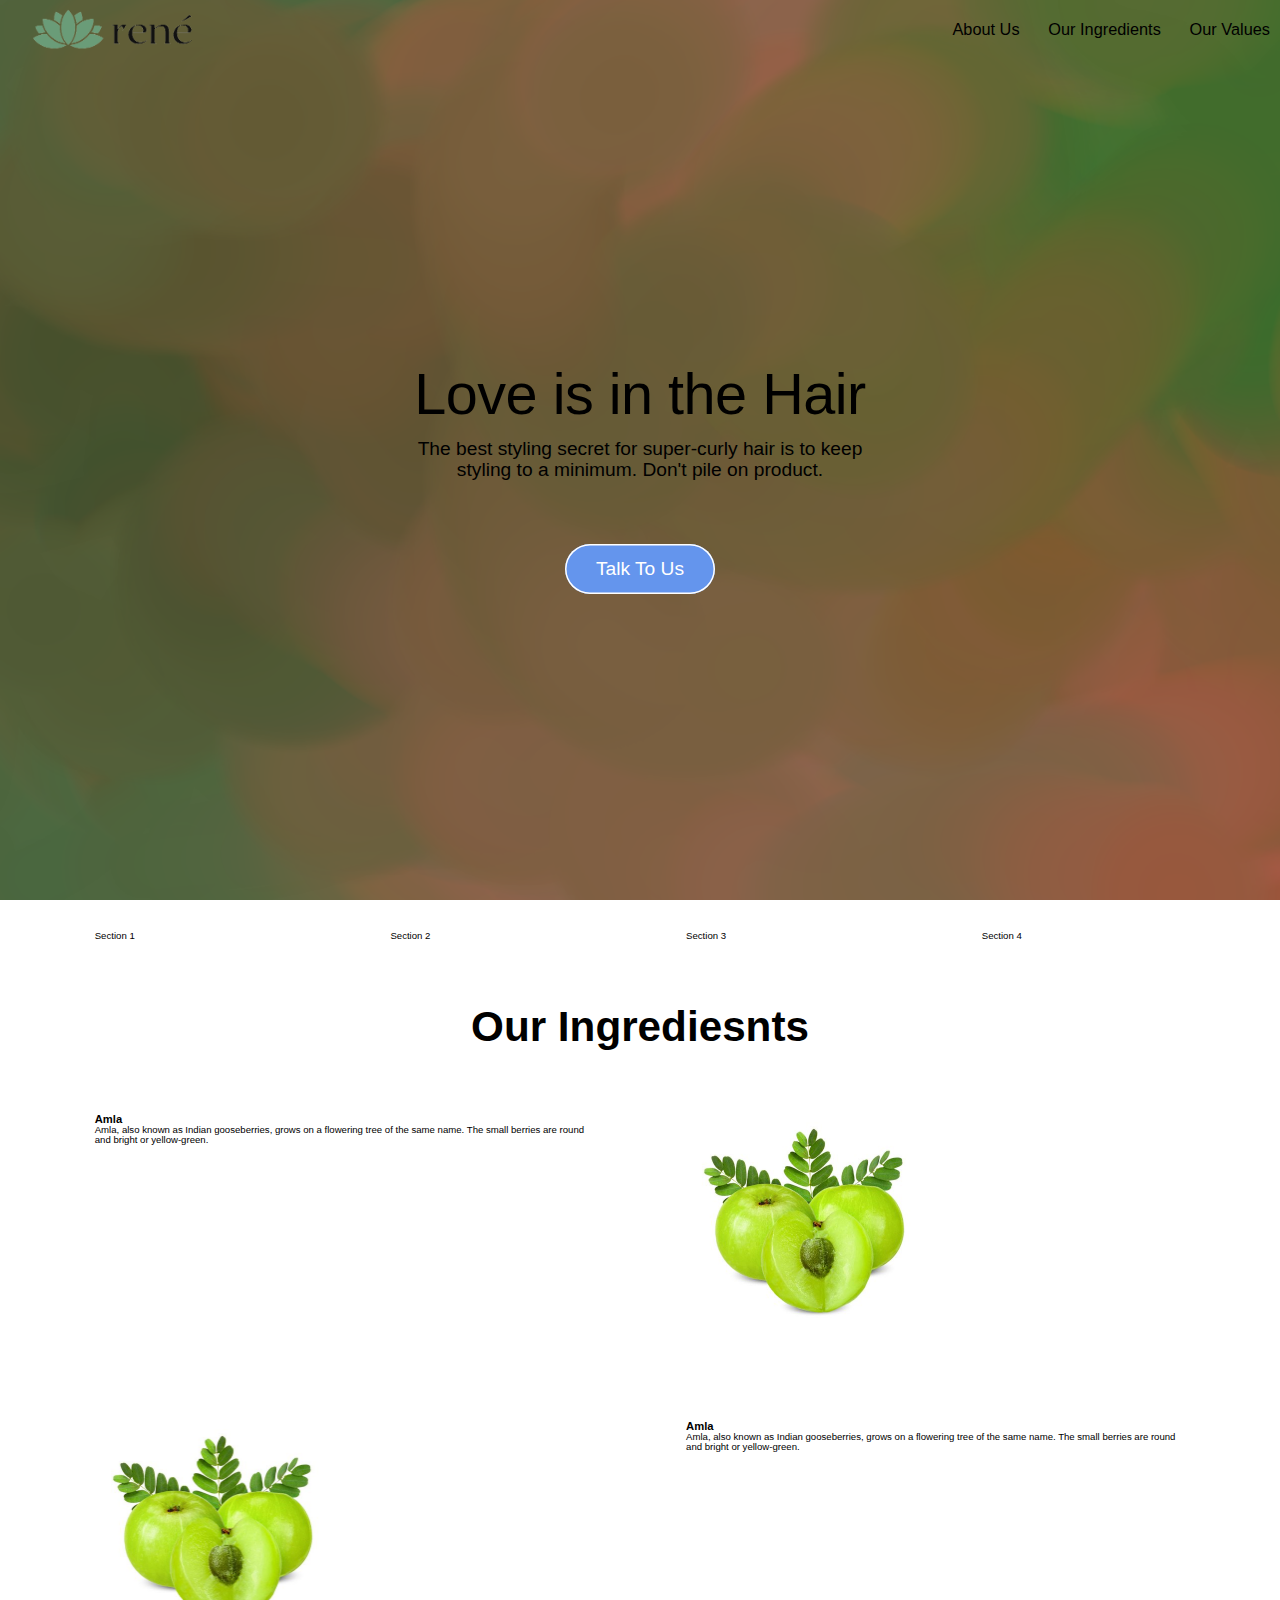
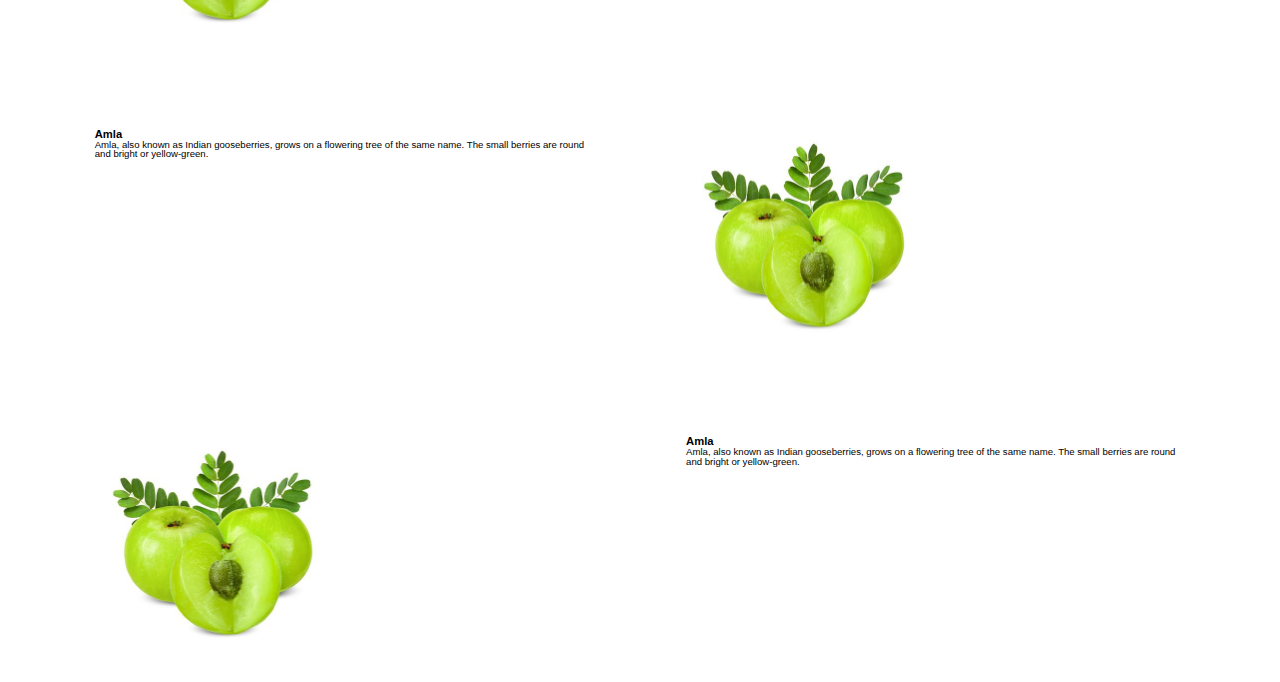
==== index.html @ 99a952b2 "Add files via upload" ====
<!DOCTYPE html>
<html>
    <head>
        <meta charset="utf-8">
       
        <link rel="preconnect" href="https://fonts.googleapis.com">
<link rel="preconnect" href="https://fonts.gstatic.com" crossorigin>
<link href="https://fonts.googleapis.com/css2?family=Quicksand:wght@300;400;500&family=Source+Sans+Pro:wght@200;300&family=Spartan:wght@100;200;300;400;500&display=swap" rel="stylesheet">
<link rel="stylesheet" href="stylesheet.css">        
<meta http-equiv="X-UA-Compatible" content="ie=edge" />
        <meta name="viewport" content="width=device-width, initial-scale=1.0" />
        <title>René</title>
    </head>

   <body>

    
<main>
    <section class="section-1">
        <div class="main">
            <header class="header"> 
                <img class="logo" alt="rene-logo" src="rene-logo.png"/>
                <nav class="main-nav">
                    <ul class="main-nav-list">
                        <li><a class="main-nav-link" href="#">About Us</a></li>
                        <li><a class="main-nav-link" href="#">Our Ingredients</a></li>
                        <li><a class="main-nav-link" href="#">Our Values</a></li>
                    </ul>
                </nav>
            </header>
         <div class="slogan">
             <h1 class="main-head">Love is in the Hair</h1>
             <p class="motto"> The best styling secret for super-curly hair is to keep<br>
               styling to a minimum. Don't pile on product. 
             </p>
             <a class="action-but" href="#">Talk To Us</a>
         </div> 

        </div>
    </section>

    <section class="section-prod">
        <div class=" grid container grid--4--cols">
            <div>Section 1</div>
            <div>Section 2</div>
            <div>Section 3</div>
            <div>Section 4</div>
        </div>
    </section>

    <section clas="ingre">
        <div class="container">
            <h2 class="head-ing"> Our Ingrediesnts</h2>
        </div>
        <div class="container  grid grid--2--cols">
            <!-- ing 1 -->
            <div class="step-text-box">
                <h3 class="ing-desc">Amla</h3>
                <p class="img-desc">
                    Amla, also known as Indian gooseberries, grows on a flowering tree of the same name.
                    The small berries are round and bright or yellow-green.
                </p>
            </div>
            <div class="step-img-box">
                <img src="amla_ing.jpg" class="step-img" alt="amla-img"/>
            </div>

            <!-- ing 2 -->
            <div class="step-img-box">
                <img src="amla_ing.jpg" class="step-img" alt="amla-img"/>
            </div>
            <div class="step-text-box">
                <h3 class="ing-desc">Amla</h3>
                <p class="img-desc">
                    Amla, also known as Indian gooseberries, grows on a flowering tree of the same name.
                    The small berries are round and bright or yellow-green.
                </p>
            </div>

            <!-- ing 3 -->
            <div class="step-text-box">
                <h3 class="ing-desc">Amla</h3>
                <p class="img-desc">
                    Amla, also known as Indian gooseberries, grows on a flowering tree of the same name.
                    The small berries are round and bright or yellow-green.
                </p>
            </div>
            <div class="step-img-box">
                <img src="amla_ing.jpg" class="step-img" alt="amla-img"/>
            </div>
            
            <!-- ing 4 -->
            <div class="step-img-box">
                <img src="amla_ing.jpg" class="step-img" alt="amla-img"/>
            </div>
            <div class="step-text-box">
                <h3 class="ing-desc">Amla</h3>
                <p class="img-desc">
                    Amla, also known as Indian gooseberries, grows on a flowering tree of the same name.
                    The small berries are round and bright or yellow-green.
                </p>
            </div>
            
        </div>
    </section>
    
</main>
       
   </body>
</html>
---- stylesheet.css ----
/* -Change the font,
design the hero Image(change the background)
change the button*/

* {
	margin: 0px;
	padding: 0px;
	box-sizing: border-box;
}

html {
    font-size: 60%;
}

body {
    font-family: "inter", sans-serif;
    line-height: 1;
    font-weight: 200;
    color: black;
}

/*-----------------Fisrt section---------------*/
.main {
    max-width: 100%;
    height: 100vh;
    margin: 0 auto;
    display: grid;
    background-image: url("background.png");
    background-position: center;
    background-repeat: no-repeat;
    background-size: cover;
    text-align: center;

}

.motto{
    font-size: 1.5vw;
    line-height: 105%;
    margin-bottom: 5%;
    font-weight: 100;
    text-align: center;
}
.main-head {
    font-size: 4.5vw;
    font-weight: 200;
    line-height: 105%;
    margin-bottom: 15px;
    letter-spacing: -0.5px;
    text-align: center;
}

.action-but:link, .action-but:visited {
    background-color: cornflowerblue;
    color: white;
    font-size: 2rem;
    padding: 1.6rem 3.2rem;
    border-radius: 110px;
    text-decoration: none;
    display: inline-block;
    box-shadow: inset 0 0 0 1.5px white;
    transition: background-color 500ms;
}

.action-but:hover, .action-but:active {
    background-color: rgb(76, 113, 180);
    color: white;
    font-size: 2rem;
    padding: 1.6rem 3.2rem;
    border-radius: 110px;
    text-decoration: none;
    display: inline-block;
}

/*-------------------header----------------------*/
.header {
    display: flex;
    justify-content: space-between;
    align-items: center;
    height: 6rem;
    padding: 10px 10px 10px 10px;
}
.logo {
    height: 9.5rem;
}

.main-nav-list {
    list-style: none;
    display: flex;
    gap: 3rem;
}

.main-nav-link:link, .main-nav-link:visited {
    text-decoration: none;
    color: black;
    font-weight: 500;
    font-size: 170%;
    transition: all 500ms;
}

.main-nav-link:hover, .main-nav-link:active {
    text-decoration: none;
    color: rgb(255, 255, 255);
    font-weight: 500;
    font-size: 170%;
}

/*-----------------grid-reusables---------------*/

.grid {
    display: grid;
    gap: 9.6rem;
}

.grid--2--cols {
    grid-template-columns: repeat(2, 1fr);
}

.grid--3--cols {
    grid-template-columns: repeat(3,1fr);
}

.grid--4--cols {
    grid-template-columns: repeat(4,1fr);
}

.container {
    max-width: 120rem;
    margin: 0 auto;
    padding: 3.2rem;
}

/*---------------section-prob---------------*/

/*----------section-ing--------------------*/

.ingre {
    padding: 9.6rem 0;
}

.step-img{
    width: 50%;
}

.head-ing {
    text-align: center;
    line-height: 1.2;
    font-size: 4.4rem;
}
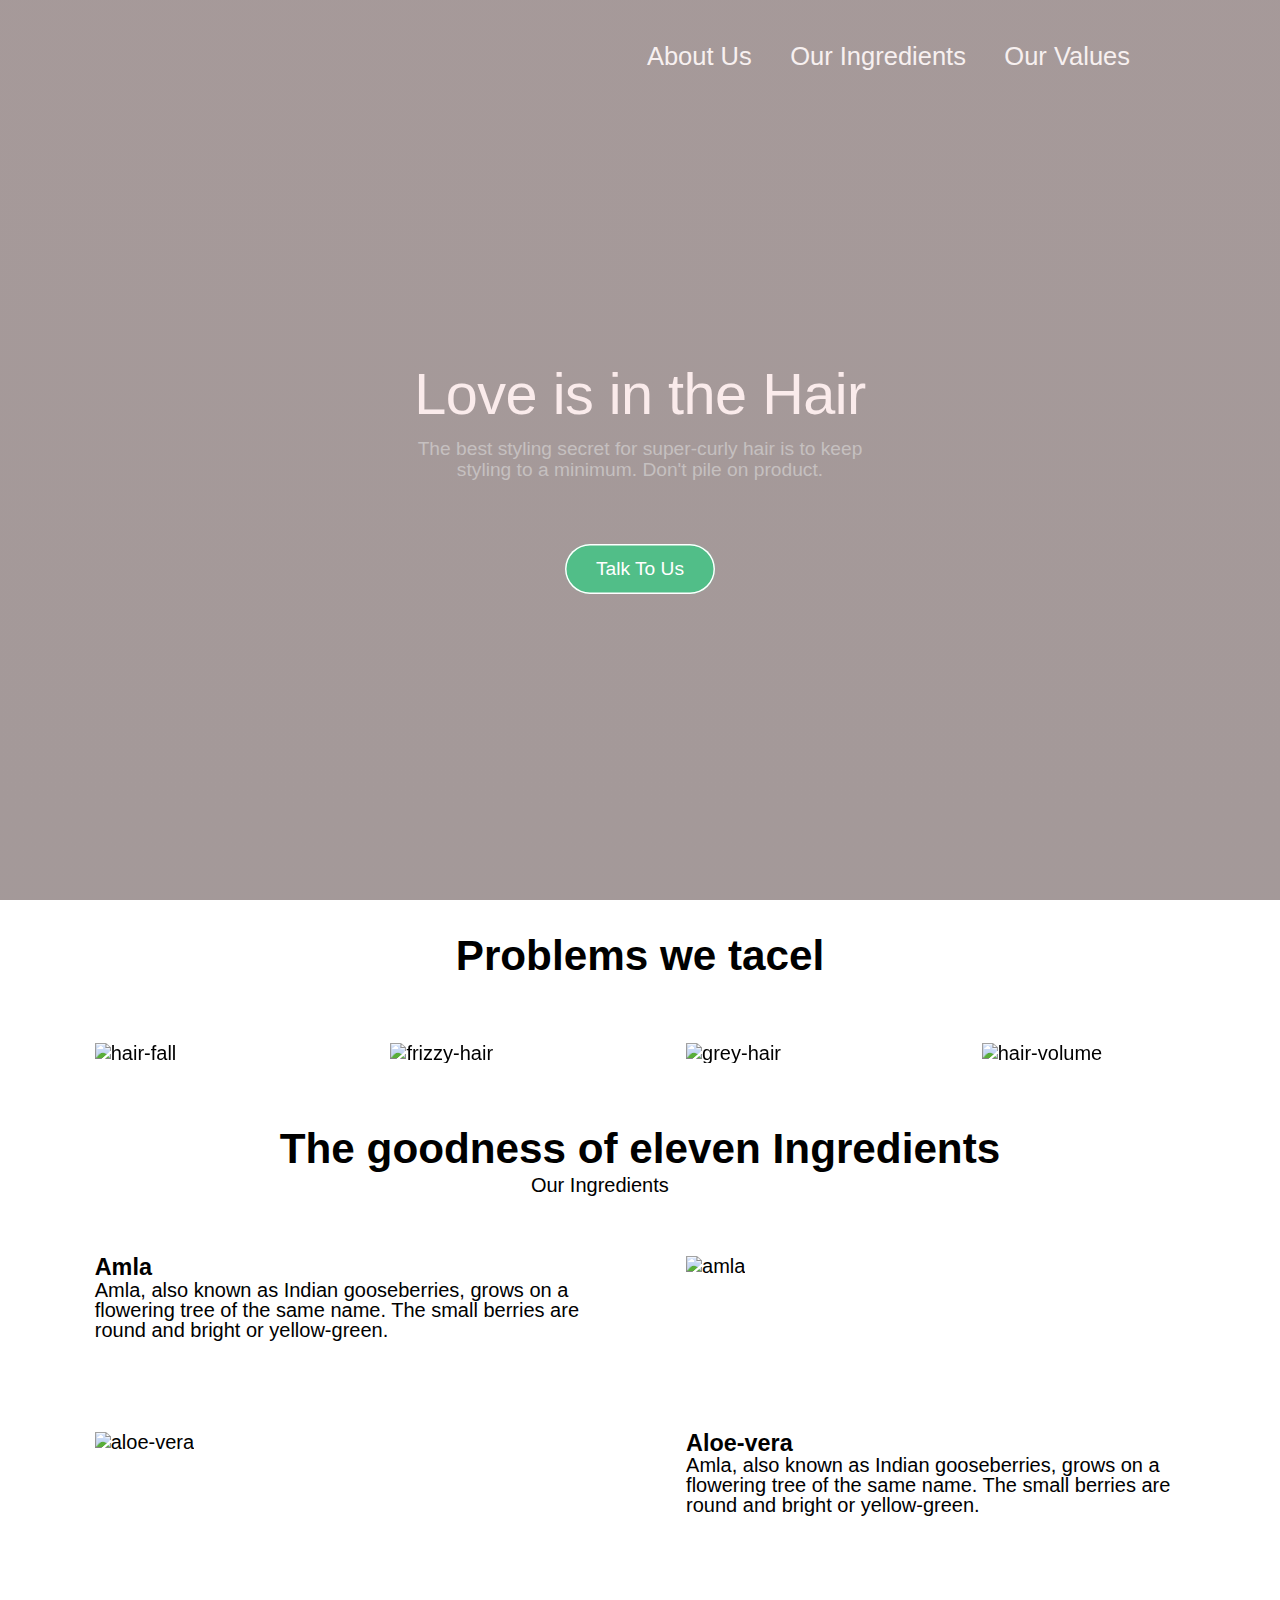
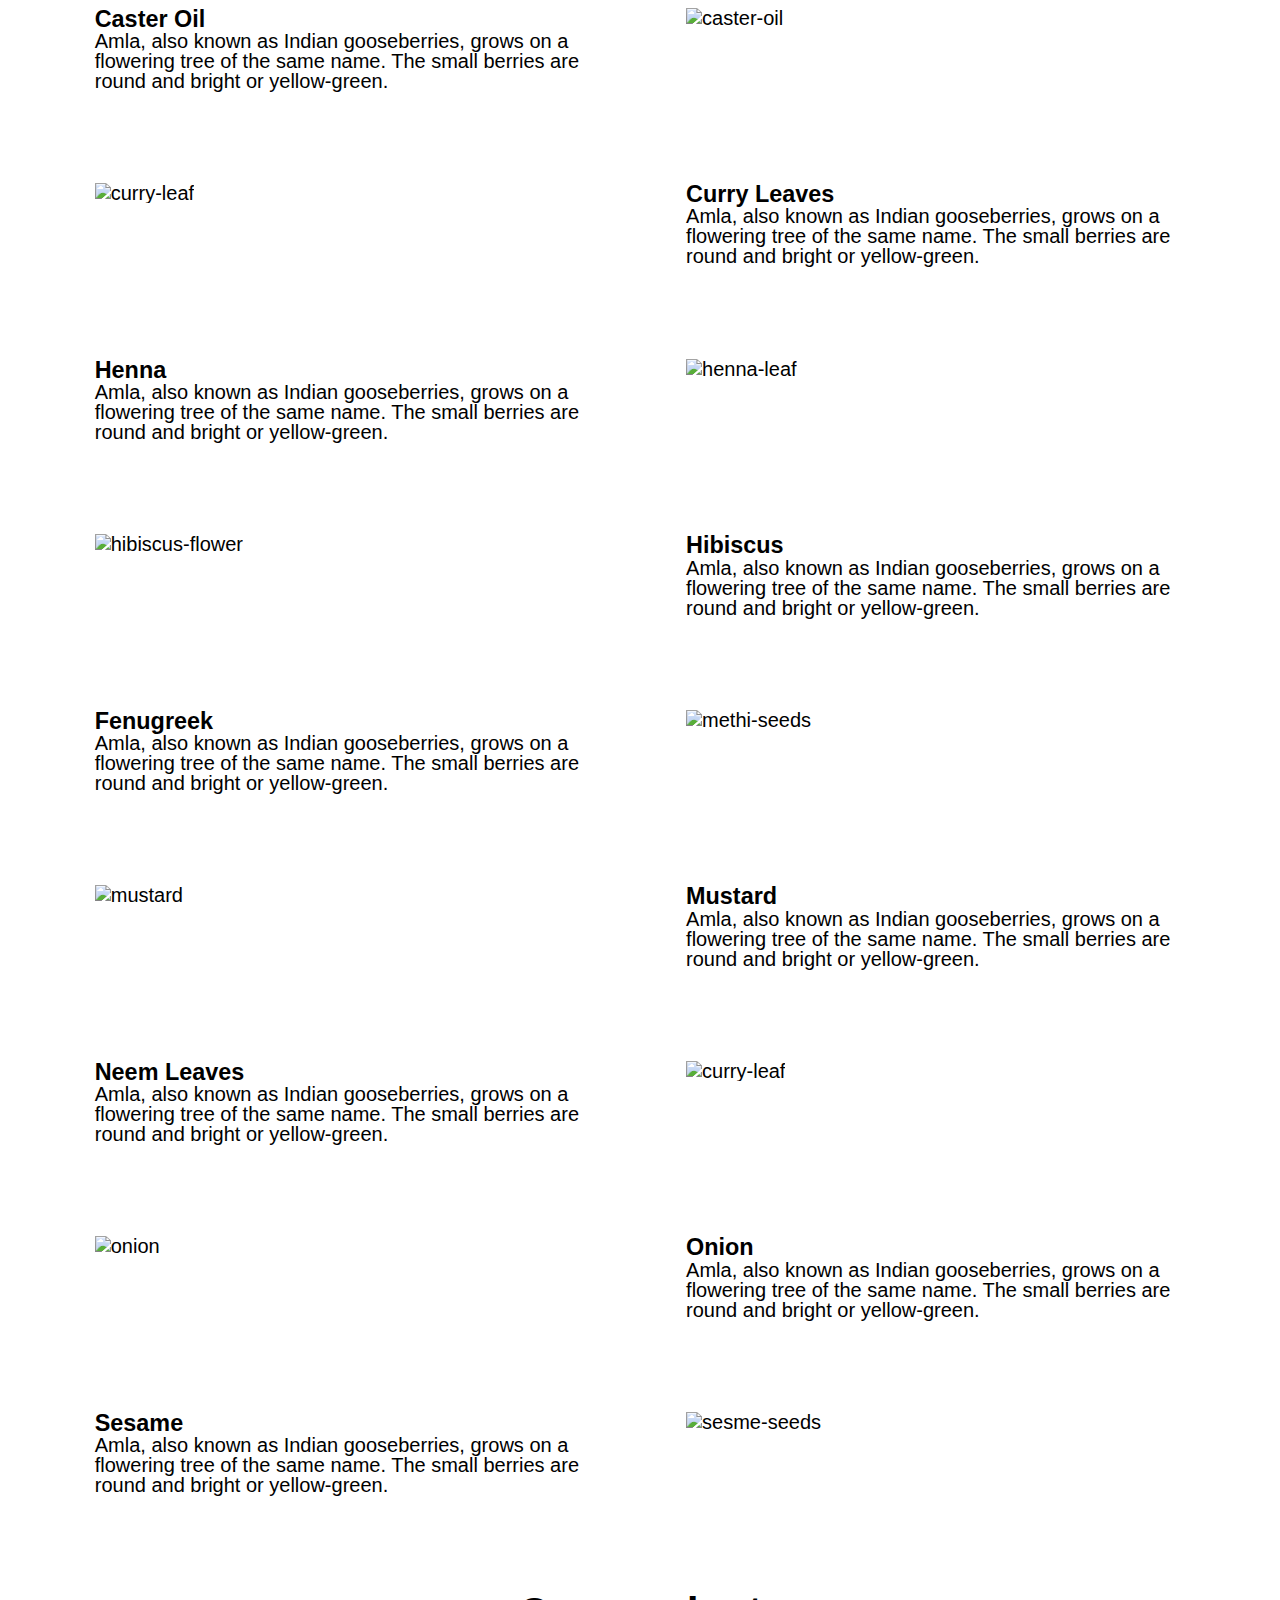
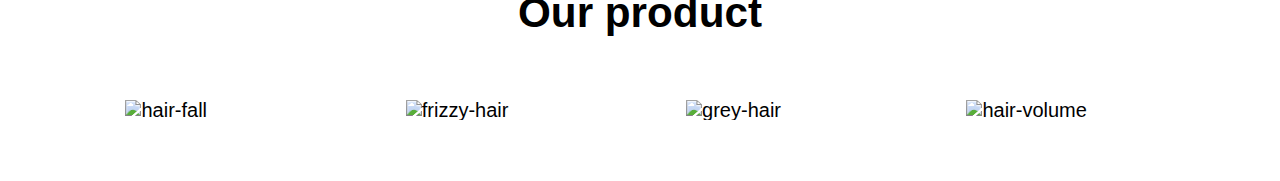
==== commit 73b7a32e: "Add files via upload" ====
--- a/index.html
+++ b/index.html
@@ -19,7 +19,7 @@
     <section class="section-1">
         <div class="main">
             <header class="header"> 
-                <img class="logo" alt="rene-logo" src="rene-logo.png"/>
+                <img class="logo" alt="rene-logo" src="assets/images/rene-logo-white-removebg-preview.png"/>
                 <nav class="main-nav">
                     <ul class="main-nav-list">
                         <li><a class="main-nav-link" href="#">About Us</a></li>
@@ -40,17 +40,43 @@
     </section>
 
     <section class="section-prod">
+        <div class="container"><h3 class="head-ing">Problems we tacel</h3></div>
         <div class=" grid container grid--4--cols">
-            <div>Section 1</div>
-            <div>Section 2</div>
-            <div>Section 3</div>
-            <div>Section 4</div>
+            <div class = "prob-class">
+                <img src='assets/images/hair-fall.png' class="prob-img" alt="hair-fall"/>
+                <div class='middle'><p class="prob-para">
+                    Avoid hairstyles that pull on the hair.
+                    Avoid high-heat hair styling tools.
+                </p></div>
+            </div>
+            <div class = "prob-class"> 
+                <img src='assets/images/frizz.png' class="prob-img" alt="frizzy-hair"/>
+                <div class='middle'><p class="prob-para">
+                    Avoid hairstyles that pull on the hair.
+                    Avoid high-heat hair styling tools.
+                </p></div>
+            </div>
+            <div class = "prob-class">
+                <img src='assets/images/greying.png' class="prob-img" alt="grey-hair"/>
+                <div class='middle'><p class="prob-para">
+                    Avoid hairstyles that pull on the hair.
+                    Avoid high-heat hair styling tools.
+                </p></div>
+            </div>
+            <div class = "prob-class">
+                <img src='assets/images/volume.png' class="prob-img" alt="hair-volume"/>
+                <div class='middle'><p class="prob-para">
+                    Avoid hairstyles that pull on the hair.
+                    Avoid high-heat hair styling tools.
+                </p></div>
+            </div>
         </div>
     </section>
 
     <section clas="ingre">
         <div class="container">
-            <h2 class="head-ing"> Our Ingrediesnts</h2>
+            <h2 class="head-ing"> The goodness of eleven Ingredients</h2>
+            <span class = "subheading">Our Ingredients</span>
         </div>
         <div class="container  grid grid--2--cols">
             <!-- ing 1 -->
@@ -62,49 +88,151 @@
                 </p>
             </div>
             <div class="step-img-box">
-                <img src="amla_ing.jpg" class="step-img" alt="amla-img"/>
+                <img src="assets/images/amla.png" class="step-img" alt="amla"/>
             </div>
 
             <!-- ing 2 -->
             <div class="step-img-box">
-                <img src="amla_ing.jpg" class="step-img" alt="amla-img"/>
-            </div>
-            <div class="step-text-box">
-                <h3 class="ing-desc">Amla</h3>
-                <p class="img-desc">
-                    Amla, also known as Indian gooseberries, grows on a flowering tree of the same name.
-                    The small berries are round and bright or yellow-green.
-                </p>
-            </div>
-
+                <img src="assets/images/aloe-vera.png" class="step-img" alt="aloe-vera"/>
+            </div>
+            <div class="step-text-box">
+                <h3 class="ing-desc">Aloe-vera</h3>
+                <p class="img-desc">
+                    Amla, also known as Indian gooseberries, grows on a flowering tree of the same name.
+                    The small berries are round and bright or yellow-green.
+                </p>
+            </div>
             <!-- ing 3 -->
             <div class="step-text-box">
-                <h3 class="ing-desc">Amla</h3>
-                <p class="img-desc">
-                    Amla, also known as Indian gooseberries, grows on a flowering tree of the same name.
-                    The small berries are round and bright or yellow-green.
-                </p>
-            </div>
-            <div class="step-img-box">
-                <img src="amla_ing.jpg" class="step-img" alt="amla-img"/>
+                <h3 class="ing-desc">Caster Oil</h3>
+                <p class="img-desc">
+                    Amla, also known as Indian gooseberries, grows on a flowering tree of the same name.
+                    The small berries are round and bright or yellow-green.
+                </p>
+            </div>
+            <div class="step-img-box">
+                <img src="assets/images/caster-oil.png" class="step-img" alt="caster-oil"/>
             </div>
             
             <!-- ing 4 -->
             <div class="step-img-box">
-                <img src="amla_ing.jpg" class="step-img" alt="amla-img"/>
-            </div>
-            <div class="step-text-box">
-                <h3 class="ing-desc">Amla</h3>
-                <p class="img-desc">
-                    Amla, also known as Indian gooseberries, grows on a flowering tree of the same name.
-                    The small berries are round and bright or yellow-green.
-                </p>
+                <img src="assets/images/curry-leaf.png" class="step-img" alt="curry-leaf"/>
+            </div>
+            <div class="step-text-box">
+                <h3 class="ing-desc">Curry Leaves</h3>
+                <p class="img-desc">
+                    Amla, also known as Indian gooseberries, grows on a flowering tree of the same name.
+                    The small berries are round and bright or yellow-green.
+                </p>
+            </div>
+
+            <!-- ing 5 -->
+            <div class="step-text-box">
+                <h3 class="ing-desc">Henna</h3>
+                <p class="img-desc">
+                    Amla, also known as Indian gooseberries, grows on a flowering tree of the same name.
+                    The small berries are round and bright or yellow-green.
+                </p>
+            </div>
+
+            <div class="step-img-box">
+                <img src="assets/images/henna.png" class="step-img" alt="henna-leaf"/>
+            </div>
+
+            <!-- ing 6 -->
+            <div class="step-img-box">
+                <img src="assets/images/hibiscus-flower.png" class="step-img" alt="hibiscus-flower"/>
+            </div>
+            <div class="step-text-box">
+                <h3 class="ing-desc">Hibiscus</h3>
+                <p class="img-desc">
+                    Amla, also known as Indian gooseberries, grows on a flowering tree of the same name.
+                    The small berries are round and bright or yellow-green.
+                </p>
+            </div>
+
+            <!-- ing 7 -->
+            <div class="step-text-box">
+                <h3 class="ing-desc">Fenugreek</h3>
+                <p class="img-desc">
+                    Amla, also known as Indian gooseberries, grows on a flowering tree of the same name.
+                    The small berries are round and bright or yellow-green.
+                </p>
+            </div>
+
+            <div class="step-img-box">
+                <img src="assets/images/methi-seeds.png" class="step-img" alt="methi-seeds"/>
+            </div>
+
+            <!-- ing 8 -->
+            <div class="step-img-box">
+                <img src="assets/images/mustard.jpg" class="step-img" alt="mustard"/>
+            </div>
+            <div class="step-text-box">
+                <h3 class="ing-desc">Mustard</h3>
+                <p class="img-desc">
+                    Amla, also known as Indian gooseberries, grows on a flowering tree of the same name.
+                    The small berries are round and bright or yellow-green.
+                </p>
+            </div>
+
+            <!-- ing 9 -->
+            <div class="step-text-box">
+                <h3 class="ing-desc">Neem Leaves</h3>
+                <p class="img-desc">
+                    Amla, also known as Indian gooseberries, grows on a flowering tree of the same name.
+                    The small berries are round and bright or yellow-green.
+                </p>
+            </div>
+
+            <div class="step-img-box">
+                <img src="assets/images/neem.png" class="step-img" alt="curry-leaf"/>
+            </div>
+
+             <!-- ing 10 -->
+             <div class="step-img-box">
+                <img src="assets/images/onion.png" class="step-img" alt="onion"/>
+            </div>
+            <div class="step-text-box">
+                <h3 class="ing-desc">Onion</h3>
+                <p class="img-desc">
+                    Amla, also known as Indian gooseberries, grows on a flowering tree of the same name.
+                    The small berries are round and bright or yellow-green.
+                </p>
+            </div>
+
+            <!-- ing 11 -->
+            <div class="step-text-box">
+                <h3 class="ing-desc">Sesame</h3>
+                <p class="img-desc">
+                    Amla, also known as Indian gooseberries, grows on a flowering tree of the same name.
+                    The small berries are round and bright or yellow-green.
+                </p>
+            </div>
+
+            <div class="step-img-box">
+                <img src="assets/images/sesme-seeds.jpg" class="step-img" alt="sesme-seeds"/>
             </div>
             
         </div>
     </section>
-    
+    <section class="product">
+        <div class="container"><h3 class="head-ing">Our product</h3></div>
+        <div class=" grid container grid--4--cols">
+            <div class = "prob-class">
+                <img src='assets/images/hair-fall.png' class="val-img" alt="hair-fall"/>
+            </div>
+            <div class = "prob-class"> 
+                <img src='assets/images/frizz.png' class="val-img" alt="frizzy-hair"/>
+            </div>
+            <div class = "prob-class">
+                <img src='assets/images/greying.png' class="val-img" alt="grey-hair"/>
+            </div>
+            <div class = "prob-class">
+                <img src='assets/images/volume.png' class="val-img" alt="hair-volume"/>
+            </div>
+        </div>
+    </section>
 </main>
-       
-   </body>
+</body>
 </html>--- a/stylesheet.css
+++ b/stylesheet.css
@@ -17,20 +17,21 @@
     line-height: 1;
     font-weight: 200;
     color: black;
+    font-size: 20px;
 }
 
 /*-----------------Fisrt section---------------*/
 .main {
-    max-width: 100%;
+    width: 100%;
+    display: grid;
+    margin: 0 auto;
+    background-image: linear-gradient(rgba(32, 1, 1, 0.4), rgba(27, 0, 0, 0.4)),url(assets/images/hero-image.png);
     height: 100vh;
-    margin: 0 auto;
-    display: grid;
-    background-image: url("background.png");
+    background-size: cover;
     background-position: center;
-    background-repeat: no-repeat;
-    background-size: cover;
-    text-align: center;
-
+    position: relative;
+    background-attachment: fixed;
+    text-align: center;
 }
 
 .motto{
@@ -39,18 +40,20 @@
     margin-bottom: 5%;
     font-weight: 100;
     text-align: center;
+    color: rgb(197, 192, 192);
 }
 .main-head {
     font-size: 4.5vw;
-    font-weight: 200;
+    font-weight: 100;
     line-height: 105%;
     margin-bottom: 15px;
     letter-spacing: -0.5px;
     text-align: center;
+    color: rgb(250, 235, 235);
 }
 
 .action-but:link, .action-but:visited {
-    background-color: cornflowerblue;
+    background-color: rgb(81, 190, 136);
     color: white;
     font-size: 2rem;
     padding: 1.6rem 3.2rem;
@@ -62,7 +65,7 @@
 }
 
 .action-but:hover, .action-but:active {
-    background-color: rgb(76, 113, 180);
+    background-color: rgb(49, 128, 82);
     color: white;
     font-size: 2rem;
     padding: 1.6rem 3.2rem;
@@ -77,21 +80,24 @@
     justify-content: space-between;
     align-items: center;
     height: 6rem;
-    padding: 10px 10px 10px 10px;
+    padding: 10px 150px 10px 150px;
 }
 .logo {
-    height: 9.5rem;
+    padding-top: 55px;
+    height: 25rem;
 }
 
 .main-nav-list {
+    padding-top: 55px;
     list-style: none;
     display: flex;
-    gap: 3rem;
+    gap: 4rem;
+    font-size: 15px;
 }
 
 .main-nav-link:link, .main-nav-link:visited {
     text-decoration: none;
-    color: black;
+    color: rgb(247, 240, 240);
     font-weight: 500;
     font-size: 170%;
     transition: all 500ms;
@@ -130,9 +136,55 @@
 }
 
 /*---------------section-prob---------------*/
+.prob-class {
+    position: relative;
+    width: 100%;
+}
+.prob-img {
+    width: 150%;
+    height: auto;
+    opacity: 1;
+    display: block;
+    transition: 0.5s ease;
+    backface-visibility: hidden;
+}
+
+.middle {
+    width: 150%;
+    height: auto;
+    transition: 0.5s ease;
+    opacity: 0;
+    position: absolute;
+    top: 0;
+    left: 0;
+    bottom: 0;
+    right: 0;
+   transition: 0.5s ease;
+   background-color: black;
+}
+
+.prob-class:hover .middle{
+    opacity: 0.7;
+}
+
+.prob-para {
+    color:white;
+    font-size: 20px;
+   position: absolute;
+   top: 50%;
+   left: 50%;
+   -webkit-transform: translate(-50%, -50%);
+   -ms-transform: translate(-50%,-50%);
+   transform: translate(-50%,-50%);
+   text-align: center;
+}
 
 /*----------section-ing--------------------*/
-
+.subheading{
+    text-align: center;
+    padding-left: 40%;
+    padding-top: 150%;
+}
 .ingre {
     padding: 9.6rem 0;
 }
@@ -147,6 +199,18 @@
     font-size: 4.4rem;
 }
 
-
-
-
+/*----------section-prod-det-------------------*/
+
+.product {
+        max-width: 120rem;
+        margin: 0 auto;
+        padding: 3.2rem;
+}
+
+.val-img {
+    width: 150%;
+    height: 100%;
+    display: block;
+    padding: ;
+}
+
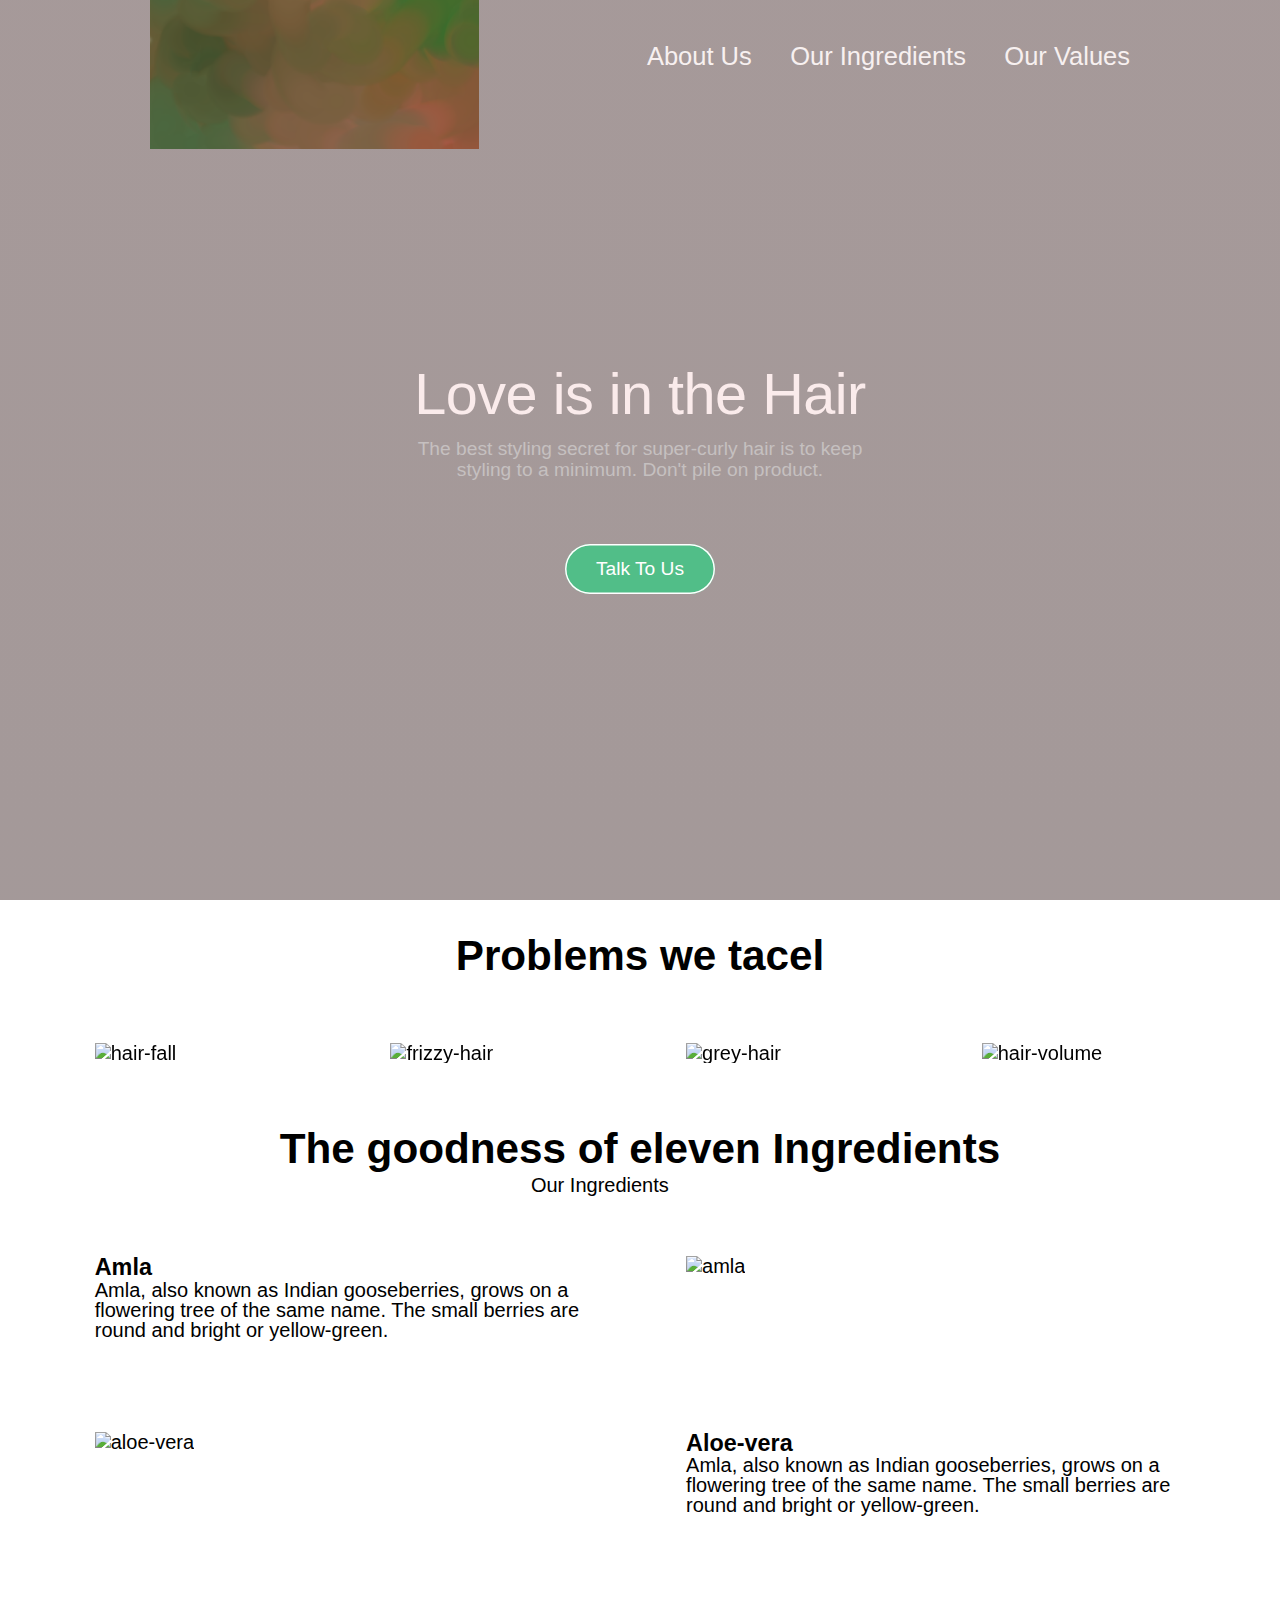
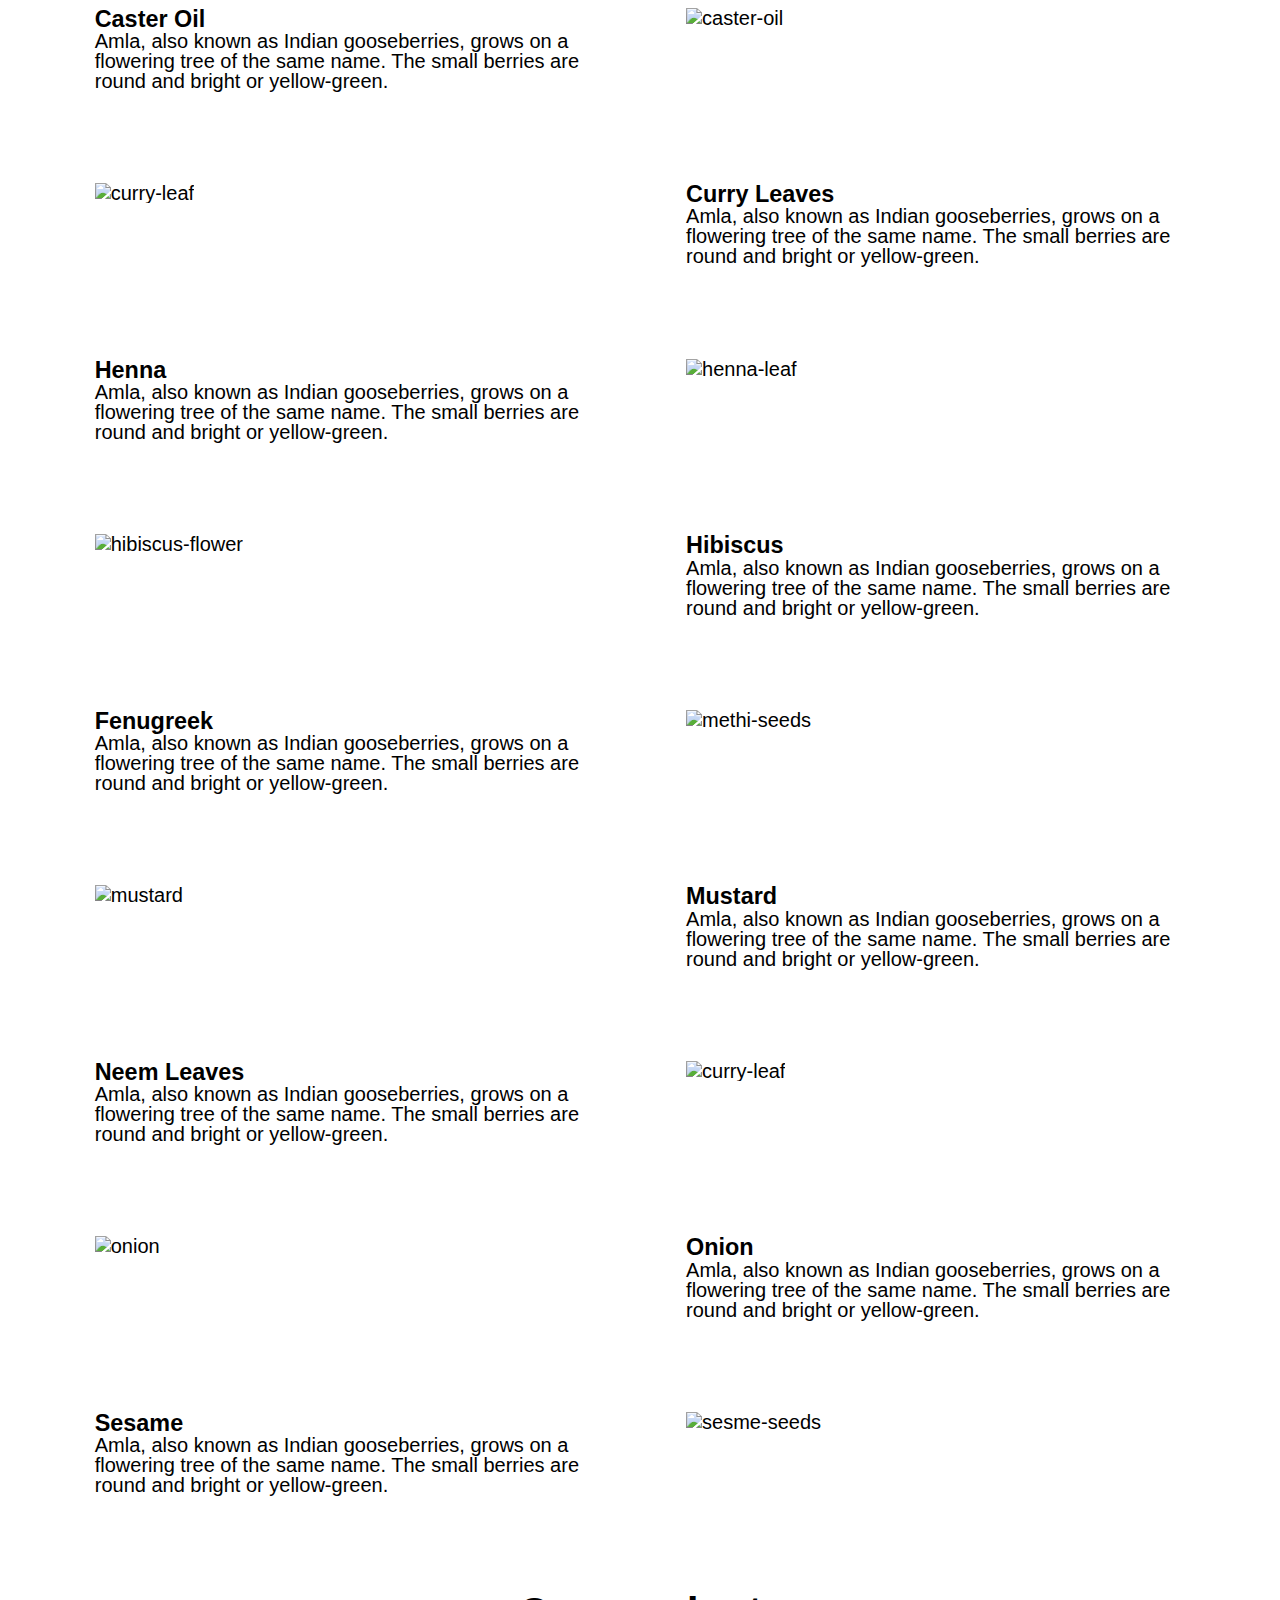
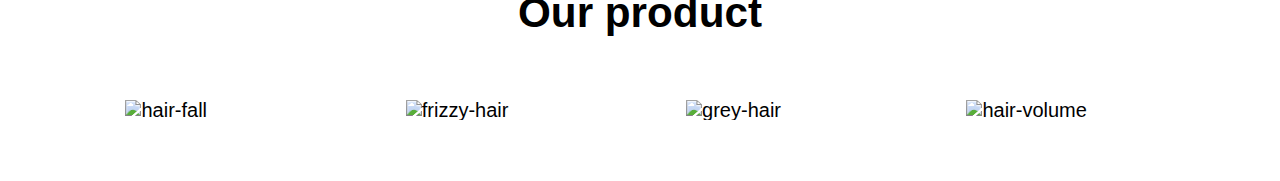
==== commit 811b871e: "Update index.html" ====
--- a/index.html
+++ b/index.html
@@ -19,7 +19,7 @@
     <section class="section-1">
         <div class="main">
             <header class="header"> 
-                <img class="logo" alt="rene-logo" src="assets/images/rene-logo-white-removebg-preview.png"/>
+                <img class="logo" alt="rene-logo" src="background.png"/>
                 <nav class="main-nav">
                     <ul class="main-nav-list">
                         <li><a class="main-nav-link" href="#">About Us</a></li>
@@ -43,28 +43,28 @@
         <div class="container"><h3 class="head-ing">Problems we tacel</h3></div>
         <div class=" grid container grid--4--cols">
             <div class = "prob-class">
-                <img src='assets/images/hair-fall.png' class="prob-img" alt="hair-fall"/>
+                <img src='hair-fall.png' class="prob-img" alt="hair-fall"/>
                 <div class='middle'><p class="prob-para">
                     Avoid hairstyles that pull on the hair.
                     Avoid high-heat hair styling tools.
                 </p></div>
             </div>
             <div class = "prob-class"> 
-                <img src='assets/images/frizz.png' class="prob-img" alt="frizzy-hair"/>
-                <div class='middle'><p class="prob-para">
-                    Avoid hairstyles that pull on the hair.
-                    Avoid high-heat hair styling tools.
-                </p></div>
-            </div>
-            <div class = "prob-class">
-                <img src='assets/images/greying.png' class="prob-img" alt="grey-hair"/>
-                <div class='middle'><p class="prob-para">
-                    Avoid hairstyles that pull on the hair.
-                    Avoid high-heat hair styling tools.
-                </p></div>
-            </div>
-            <div class = "prob-class">
-                <img src='assets/images/volume.png' class="prob-img" alt="hair-volume"/>
+                <img src='frizz.png' class="prob-img" alt="frizzy-hair"/>
+                <div class='middle'><p class="prob-para">
+                    Avoid hairstyles that pull on the hair.
+                    Avoid high-heat hair styling tools.
+                </p></div>
+            </div>
+            <div class = "prob-class">
+                <img src='greying.png' class="prob-img" alt="grey-hair"/>
+                <div class='middle'><p class="prob-para">
+                    Avoid hairstyles that pull on the hair.
+                    Avoid high-heat hair styling tools.
+                </p></div>
+            </div>
+            <div class = "prob-class">
+                <img src='volume.png' class="prob-img" alt="hair-volume"/>
                 <div class='middle'><p class="prob-para">
                     Avoid hairstyles that pull on the hair.
                     Avoid high-heat hair styling tools.
@@ -88,12 +88,12 @@
                 </p>
             </div>
             <div class="step-img-box">
-                <img src="assets/images/amla.png" class="step-img" alt="amla"/>
+                <img src="amla.png" class="step-img" alt="amla"/>
             </div>
 
             <!-- ing 2 -->
             <div class="step-img-box">
-                <img src="assets/images/aloe-vera.png" class="step-img" alt="aloe-vera"/>
+                <img src="aloe-vera.png" class="step-img" alt="aloe-vera"/>
             </div>
             <div class="step-text-box">
                 <h3 class="ing-desc">Aloe-vera</h3>
@@ -111,12 +111,12 @@
                 </p>
             </div>
             <div class="step-img-box">
-                <img src="assets/images/caster-oil.png" class="step-img" alt="caster-oil"/>
+                <img src="caster-oil.png" class="step-img" alt="caster-oil"/>
             </div>
             
             <!-- ing 4 -->
             <div class="step-img-box">
-                <img src="assets/images/curry-leaf.png" class="step-img" alt="curry-leaf"/>
+                <img src="curry-leaf.png" class="step-img" alt="curry-leaf"/>
             </div>
             <div class="step-text-box">
                 <h3 class="ing-desc">Curry Leaves</h3>
@@ -136,12 +136,12 @@
             </div>
 
             <div class="step-img-box">
-                <img src="assets/images/henna.png" class="step-img" alt="henna-leaf"/>
+                <img src="henna.png" class="step-img" alt="henna-leaf"/>
             </div>
 
             <!-- ing 6 -->
             <div class="step-img-box">
-                <img src="assets/images/hibiscus-flower.png" class="step-img" alt="hibiscus-flower"/>
+                <img src="hibiscus-flower.png" class="step-img" alt="hibiscus-flower"/>
             </div>
             <div class="step-text-box">
                 <h3 class="ing-desc">Hibiscus</h3>
@@ -161,12 +161,12 @@
             </div>
 
             <div class="step-img-box">
-                <img src="assets/images/methi-seeds.png" class="step-img" alt="methi-seeds"/>
+                <img src="methi-seeds.png" class="step-img" alt="methi-seeds"/>
             </div>
 
             <!-- ing 8 -->
             <div class="step-img-box">
-                <img src="assets/images/mustard.jpg" class="step-img" alt="mustard"/>
+                <img src="mustard.jpg" class="step-img" alt="mustard"/>
             </div>
             <div class="step-text-box">
                 <h3 class="ing-desc">Mustard</h3>
@@ -186,12 +186,12 @@
             </div>
 
             <div class="step-img-box">
-                <img src="assets/images/neem.png" class="step-img" alt="curry-leaf"/>
+                <img src="neem.png" class="step-img" alt="curry-leaf"/>
             </div>
 
              <!-- ing 10 -->
              <div class="step-img-box">
-                <img src="assets/images/onion.png" class="step-img" alt="onion"/>
+                <img src="onion.png" class="step-img" alt="onion"/>
             </div>
             <div class="step-text-box">
                 <h3 class="ing-desc">Onion</h3>
@@ -211,7 +211,7 @@
             </div>
 
             <div class="step-img-box">
-                <img src="assets/images/sesme-seeds.jpg" class="step-img" alt="sesme-seeds"/>
+                <img src="sesme-seeds.jpg" class="step-img" alt="sesme-seeds"/>
             </div>
             
         </div>
@@ -220,19 +220,19 @@
         <div class="container"><h3 class="head-ing">Our product</h3></div>
         <div class=" grid container grid--4--cols">
             <div class = "prob-class">
-                <img src='assets/images/hair-fall.png' class="val-img" alt="hair-fall"/>
+                <img src='hair-fall.png' class="val-img" alt="hair-fall"/>
             </div>
             <div class = "prob-class"> 
-                <img src='assets/images/frizz.png' class="val-img" alt="frizzy-hair"/>
-            </div>
-            <div class = "prob-class">
-                <img src='assets/images/greying.png' class="val-img" alt="grey-hair"/>
-            </div>
-            <div class = "prob-class">
-                <img src='assets/images/volume.png' class="val-img" alt="hair-volume"/>
+                <img src='frizzy.png' class="val-img" alt="frizzy-hair"/>
+            </div>
+            <div class = "prob-class">
+                <img src='greying.png' class="val-img" alt="grey-hair"/>
+            </div>
+            <div class = "prob-class">
+                <img src='volume.png' class="val-img" alt="hair-volume"/>
             </div>
         </div>
     </section>
 </main>
 </body>
-</html>+</html>
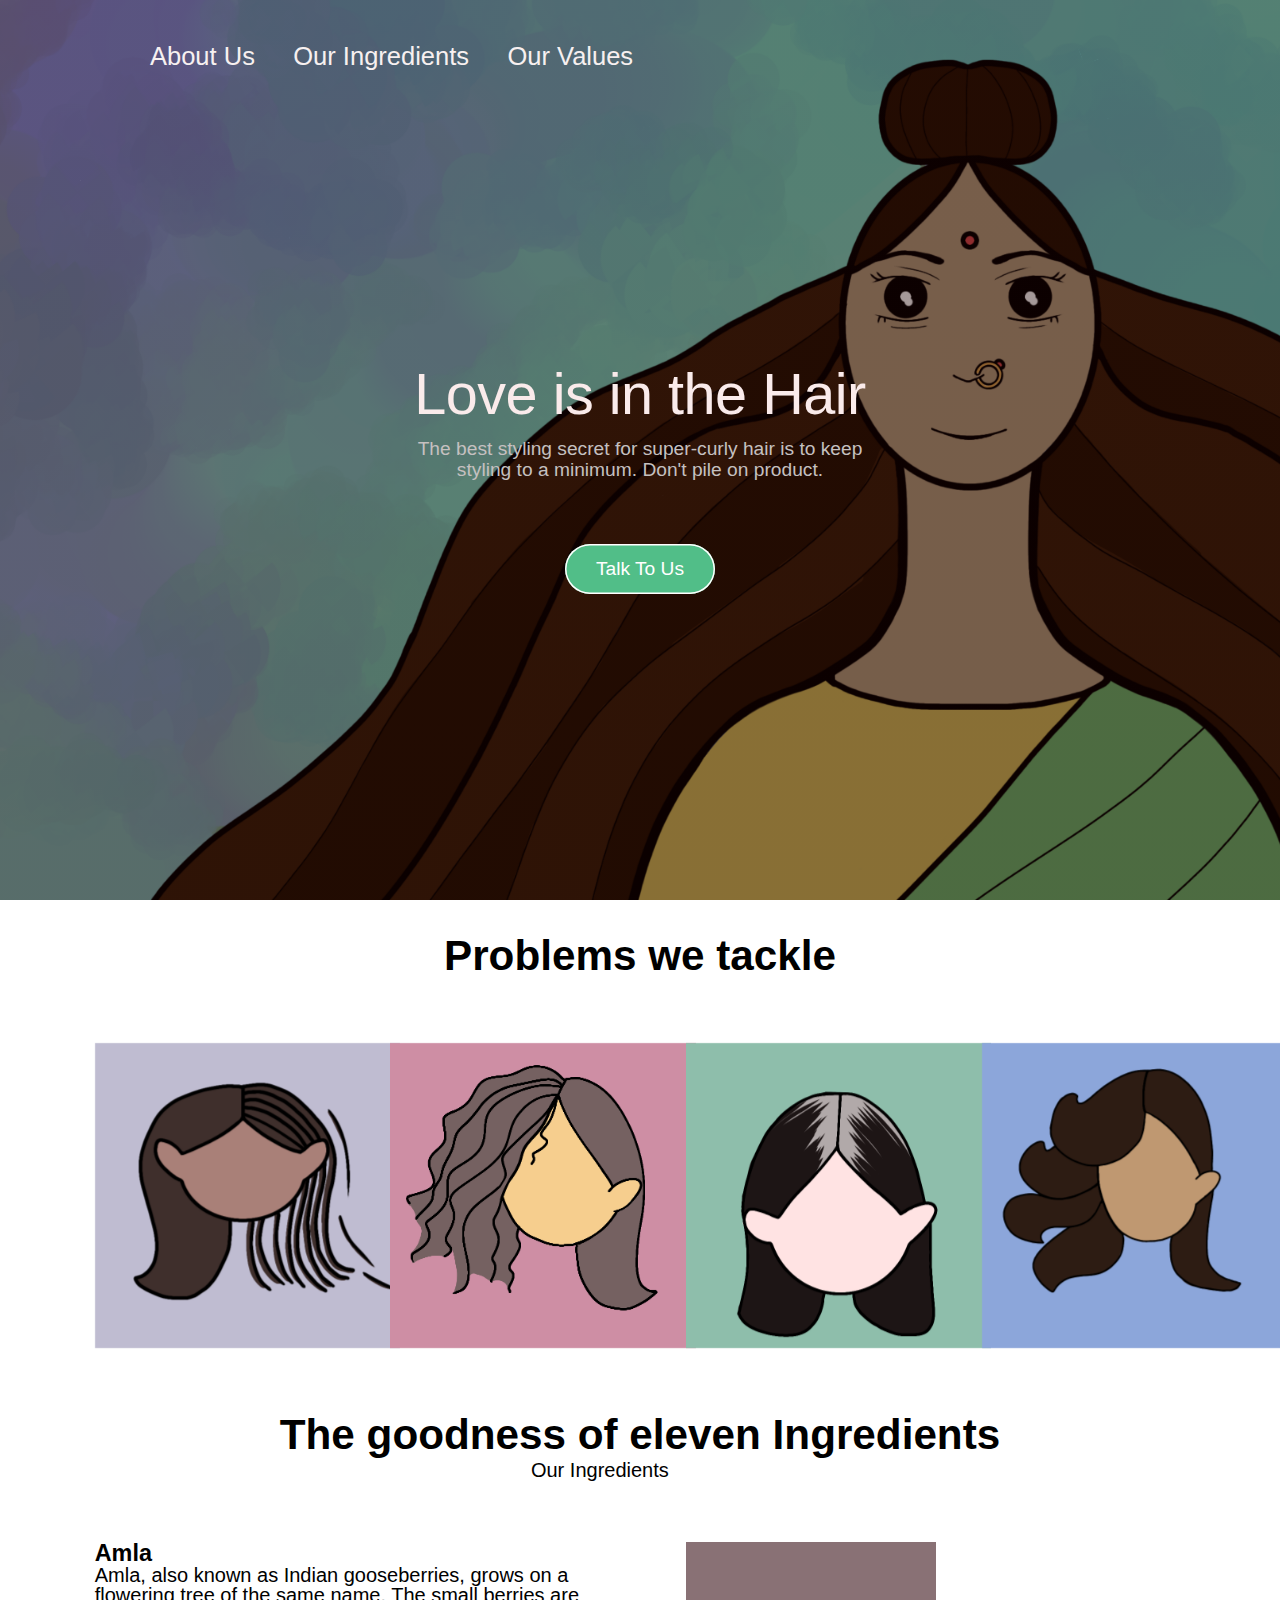
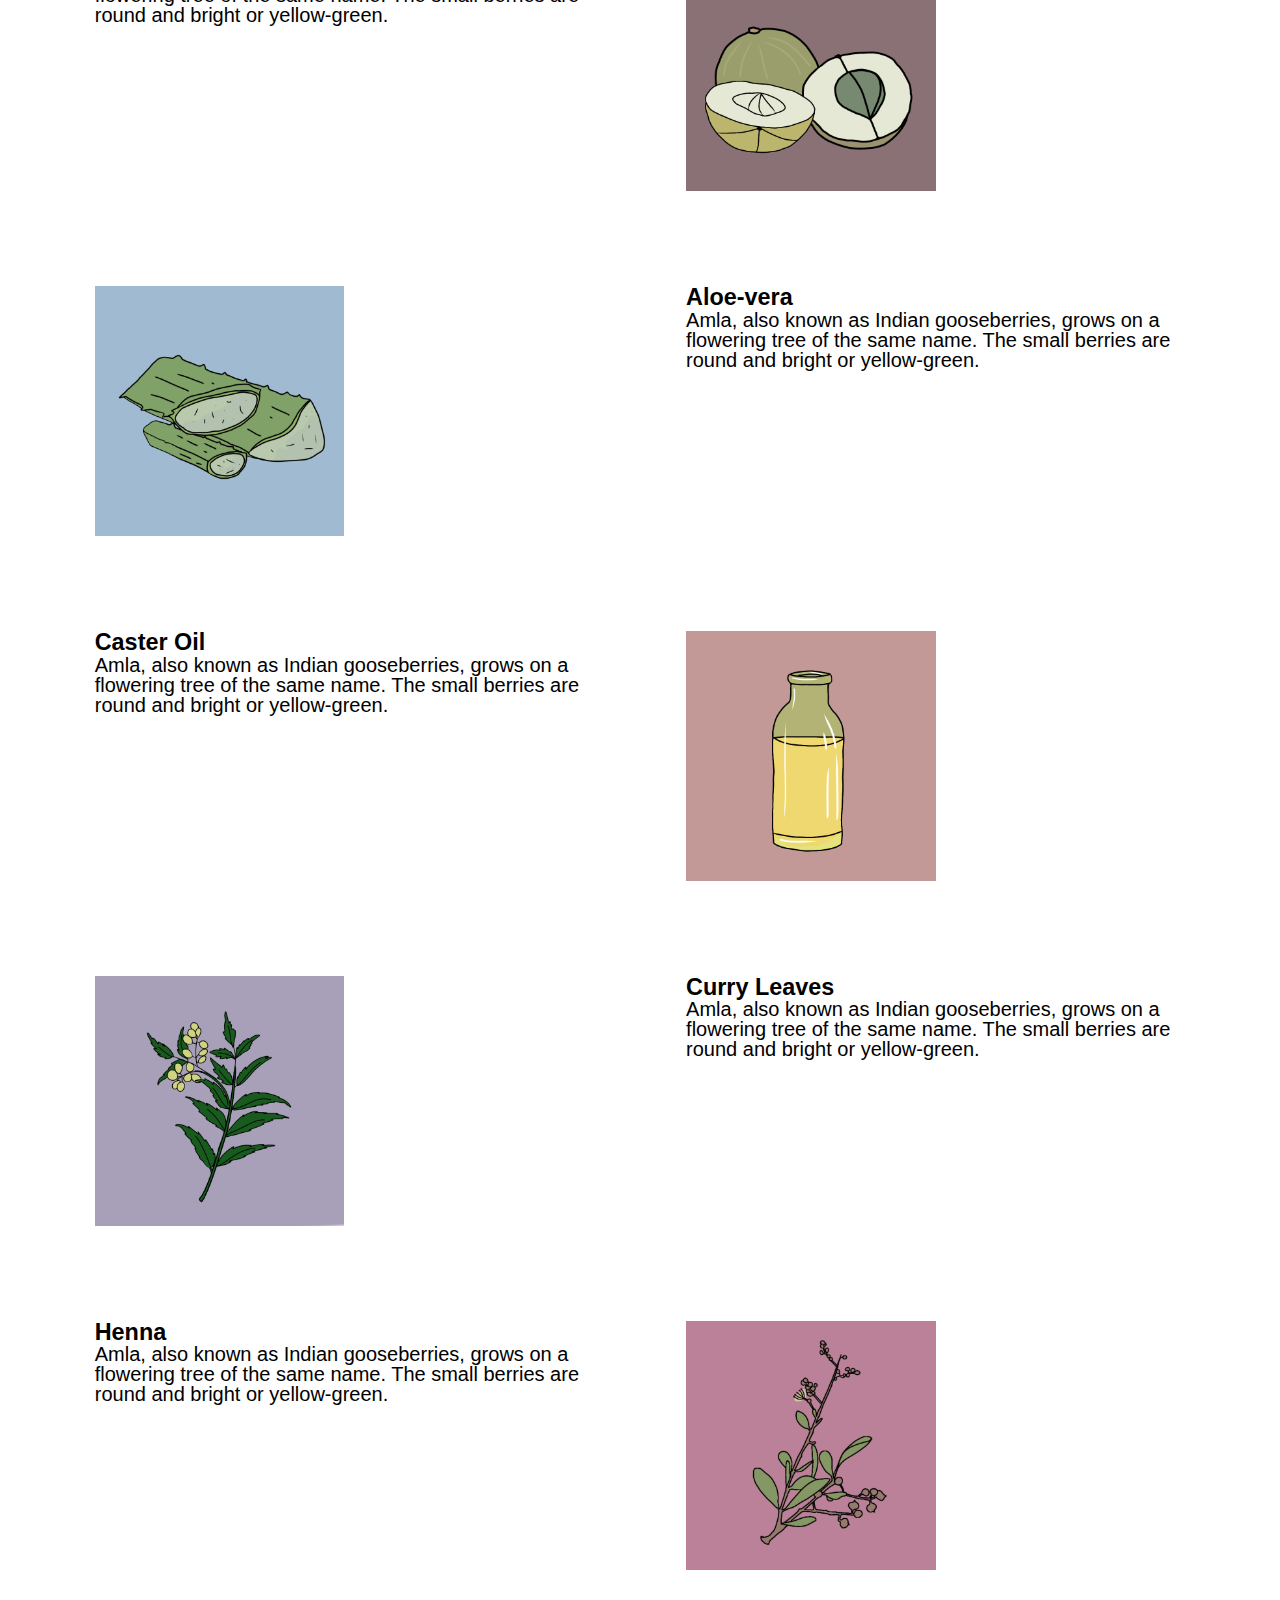
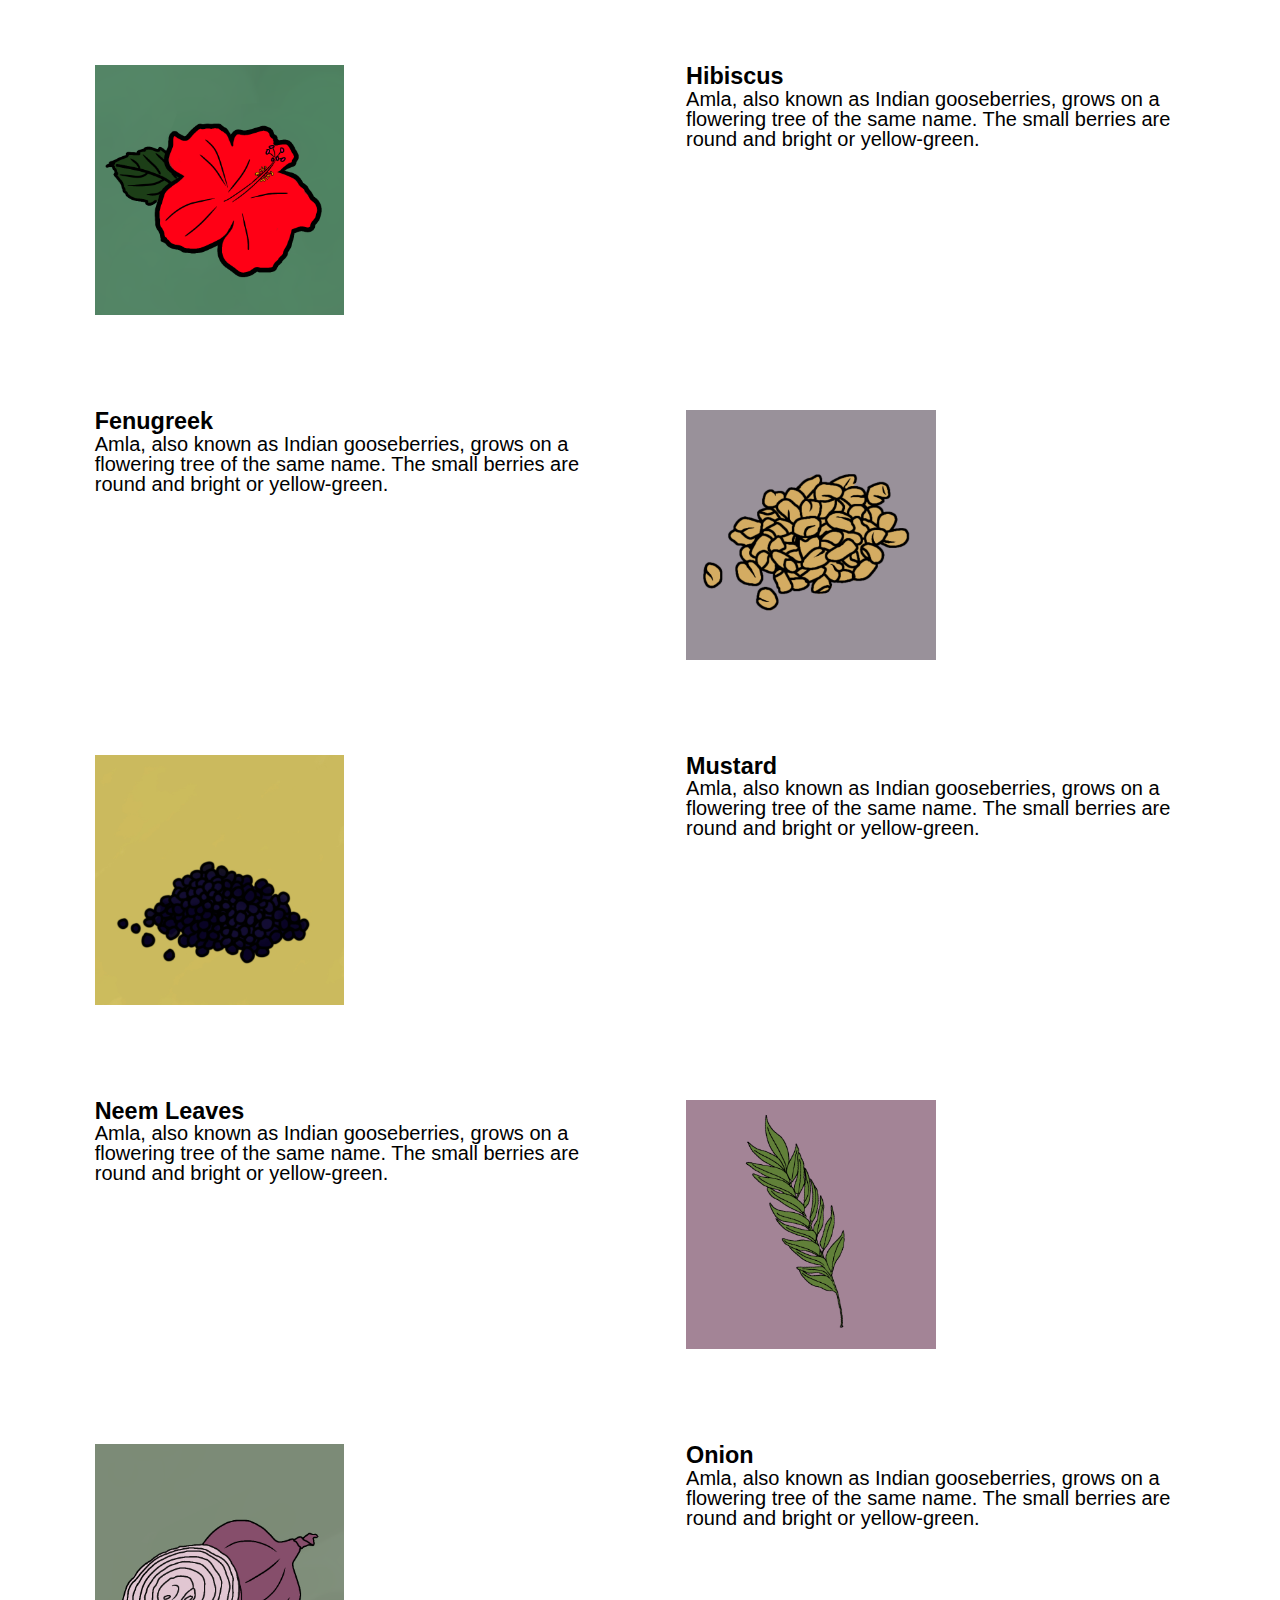
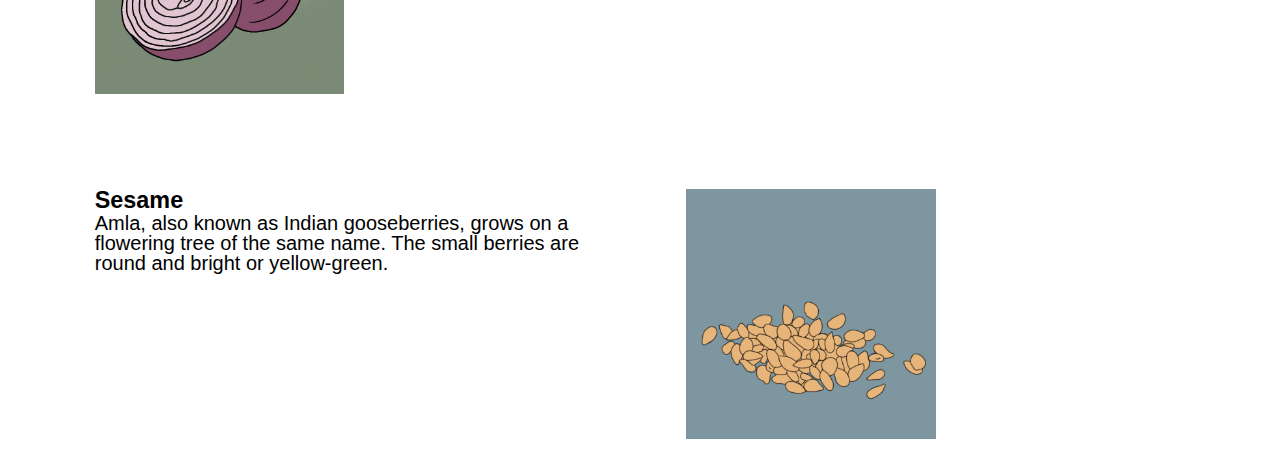
==== commit bc14eb70: "Add files via upload" ====
--- a/index.html
+++ b/index.html
@@ -19,7 +19,6 @@
     <section class="section-1">
         <div class="main">
             <header class="header"> 
-                <img class="logo" alt="rene-logo" src="background.png"/>
                 <nav class="main-nav">
                     <ul class="main-nav-list">
                         <li><a class="main-nav-link" href="#">About Us</a></li>
@@ -40,7 +39,7 @@
     </section>
 
     <section class="section-prod">
-        <div class="container"><h3 class="head-ing">Problems we tacel</h3></div>
+        <div class="container"><h3 class="head-ing">Problems we tackle</h3></div>
         <div class=" grid container grid--4--cols">
             <div class = "prob-class">
                 <img src='hair-fall.png' class="prob-img" alt="hair-fall"/>
@@ -215,24 +214,6 @@
             </div>
             
         </div>
-    </section>
-    <section class="product">
-        <div class="container"><h3 class="head-ing">Our product</h3></div>
-        <div class=" grid container grid--4--cols">
-            <div class = "prob-class">
-                <img src='hair-fall.png' class="val-img" alt="hair-fall"/>
-            </div>
-            <div class = "prob-class"> 
-                <img src='frizzy.png' class="val-img" alt="frizzy-hair"/>
-            </div>
-            <div class = "prob-class">
-                <img src='greying.png' class="val-img" alt="grey-hair"/>
-            </div>
-            <div class = "prob-class">
-                <img src='volume.png' class="val-img" alt="hair-volume"/>
-            </div>
-        </div>
-    </section>
 </main>
 </body>
-</html>
+</html>--- a/stylesheet.css
+++ b/stylesheet.css
@@ -25,7 +25,7 @@
     width: 100%;
     display: grid;
     margin: 0 auto;
-    background-image: linear-gradient(rgba(32, 1, 1, 0.4), rgba(27, 0, 0, 0.4)),url(assets/images/hero-image.png);
+    background-image: linear-gradient(rgba(32, 1, 1, 0.4), rgba(27, 0, 0, 0.4)),url(background.png);
     height: 100vh;
     background-size: cover;
     background-position: center;
@@ -136,6 +136,10 @@
 }
 
 /*---------------section-prob---------------*/
+.section-prod {
+    padding-left: 0;
+    margin: 0;
+}
 .prob-class {
     position: relative;
     width: 100%;
@@ -211,6 +215,6 @@
     width: 150%;
     height: 100%;
     display: block;
-    padding: ;
-}
-
+    padding: 3.2rem;
+}
+
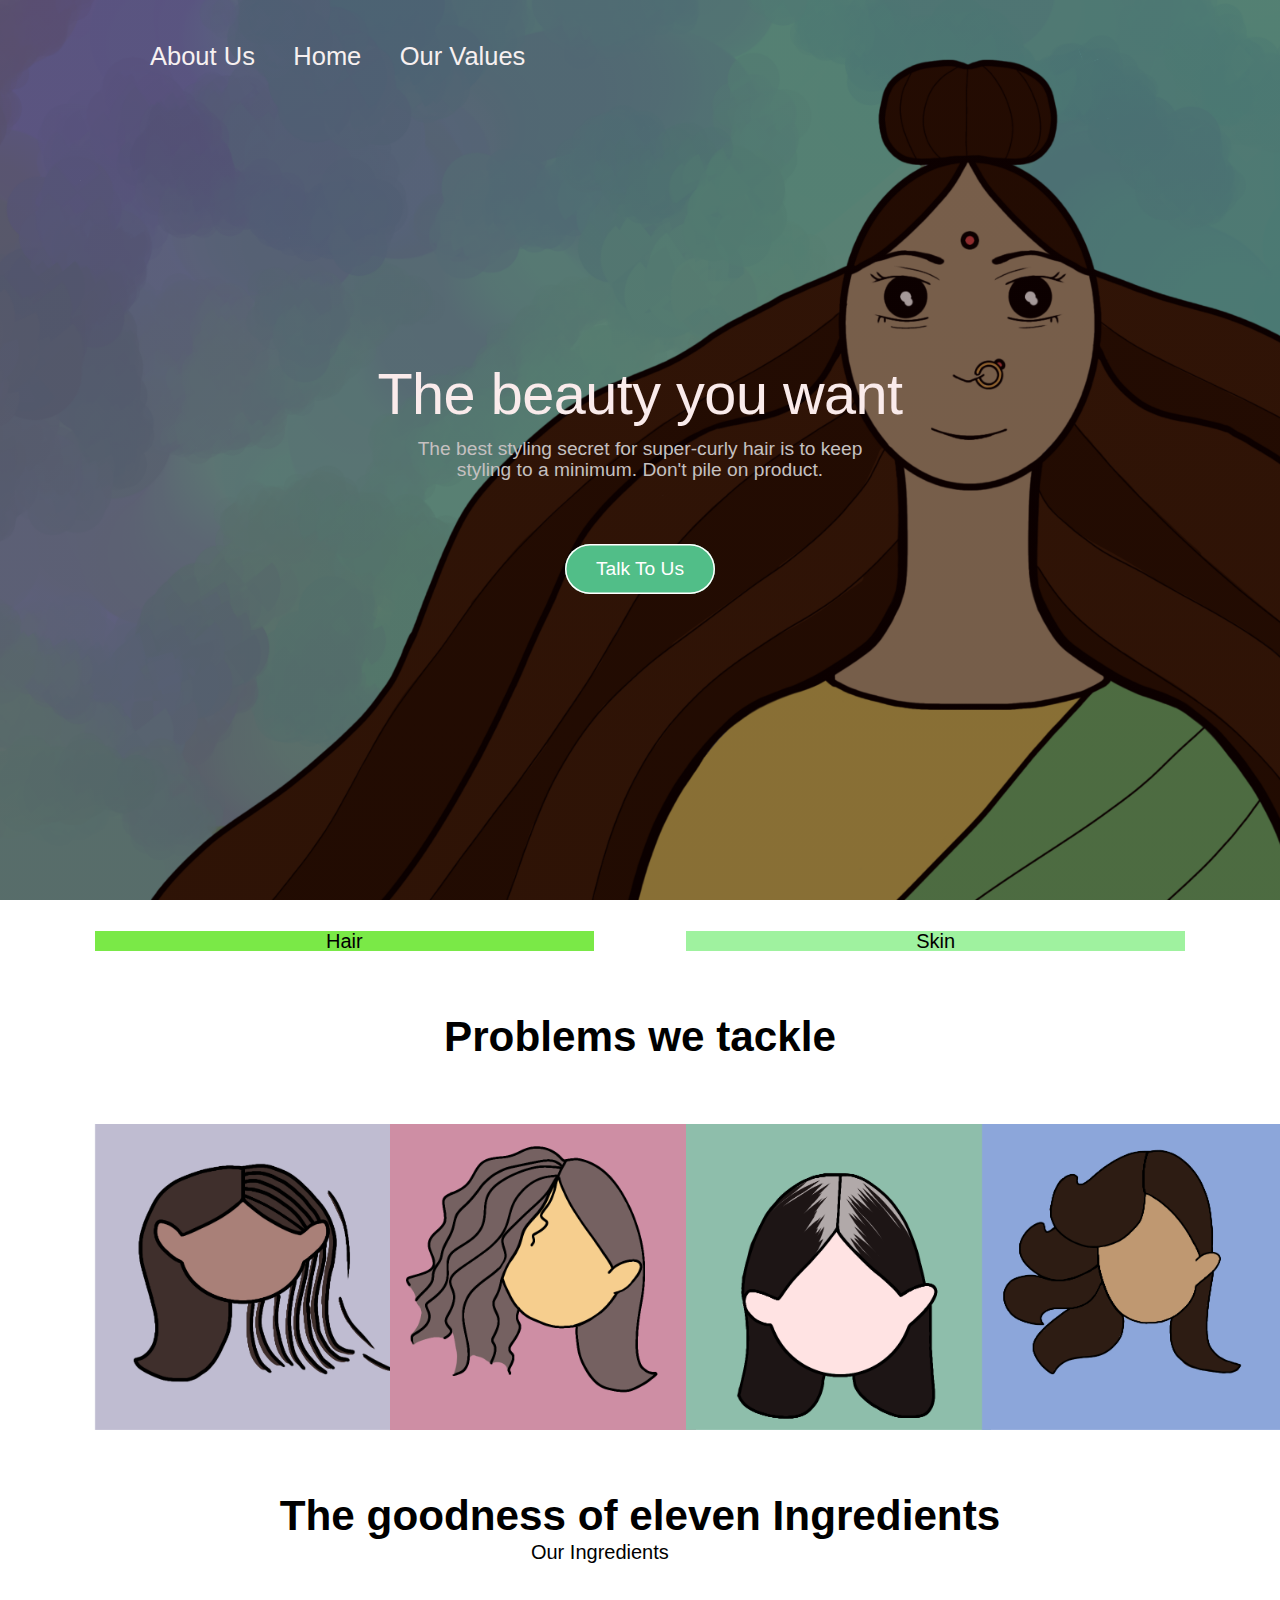
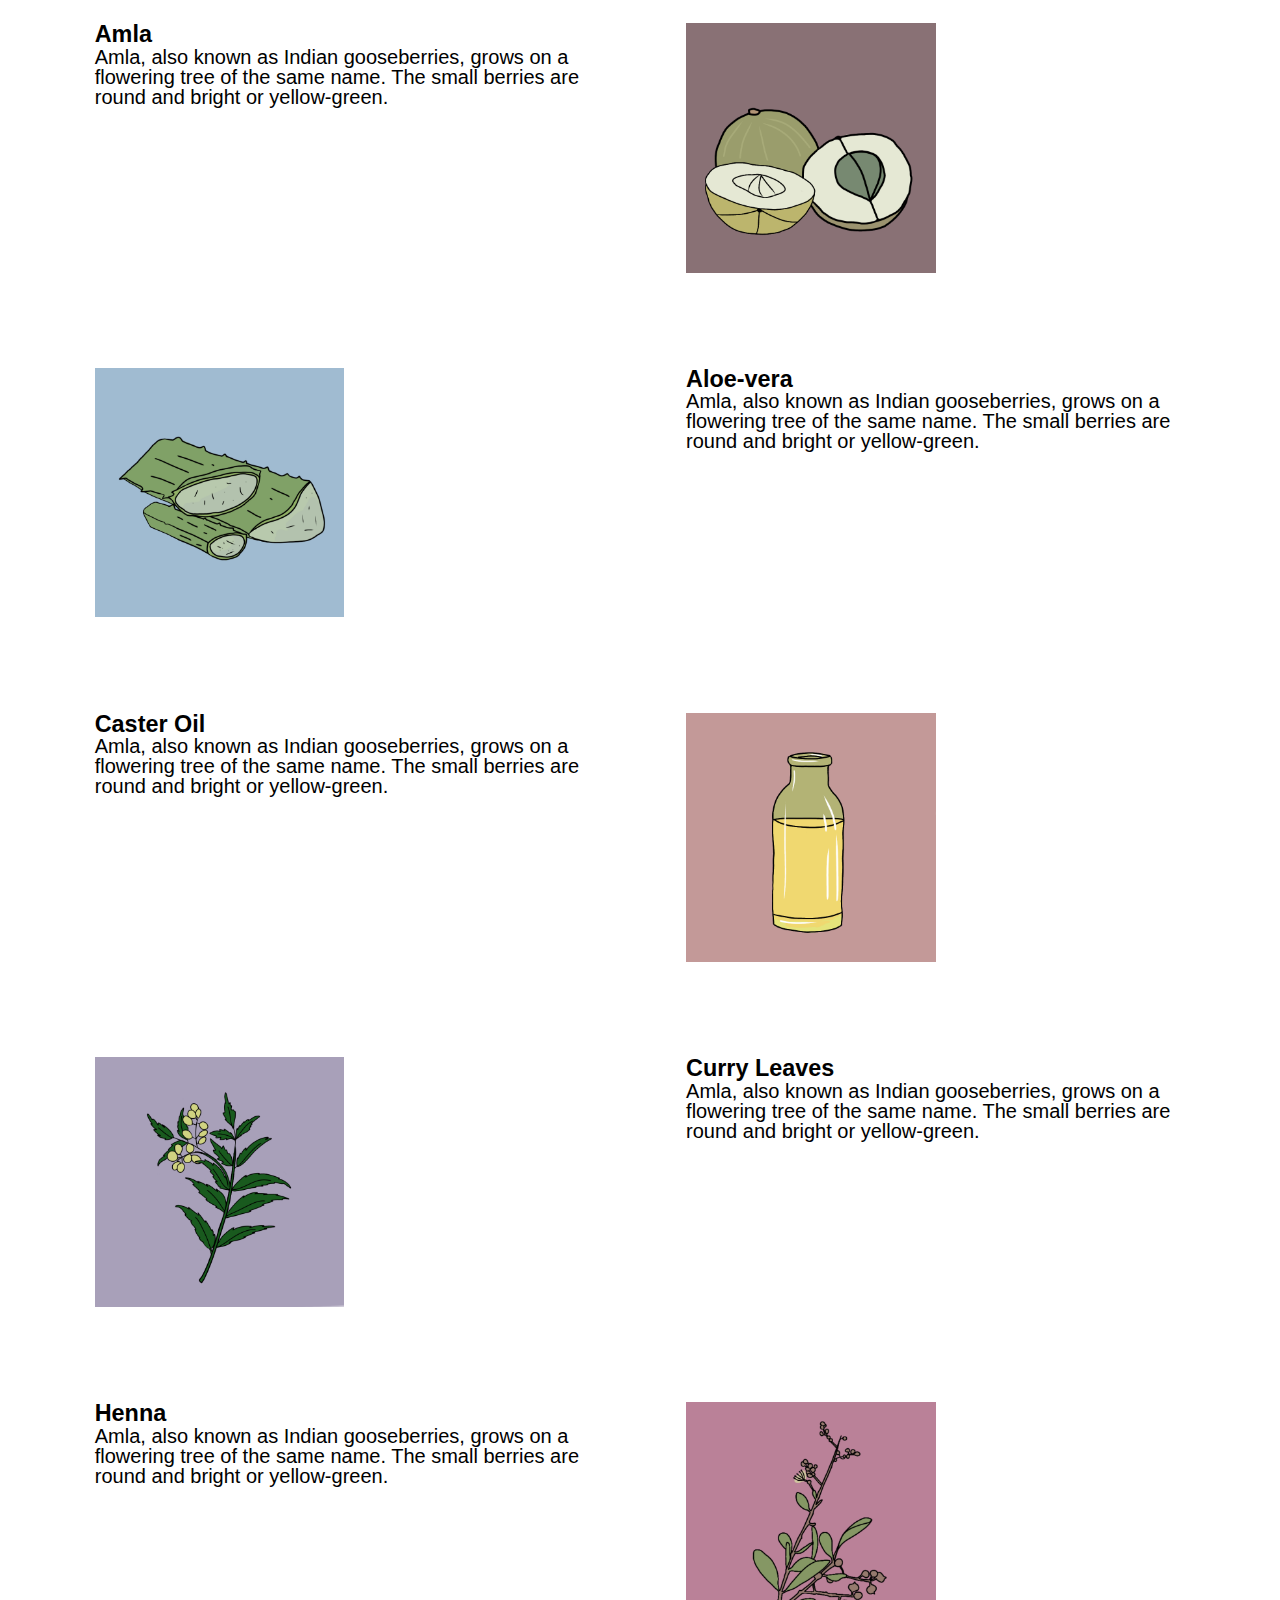
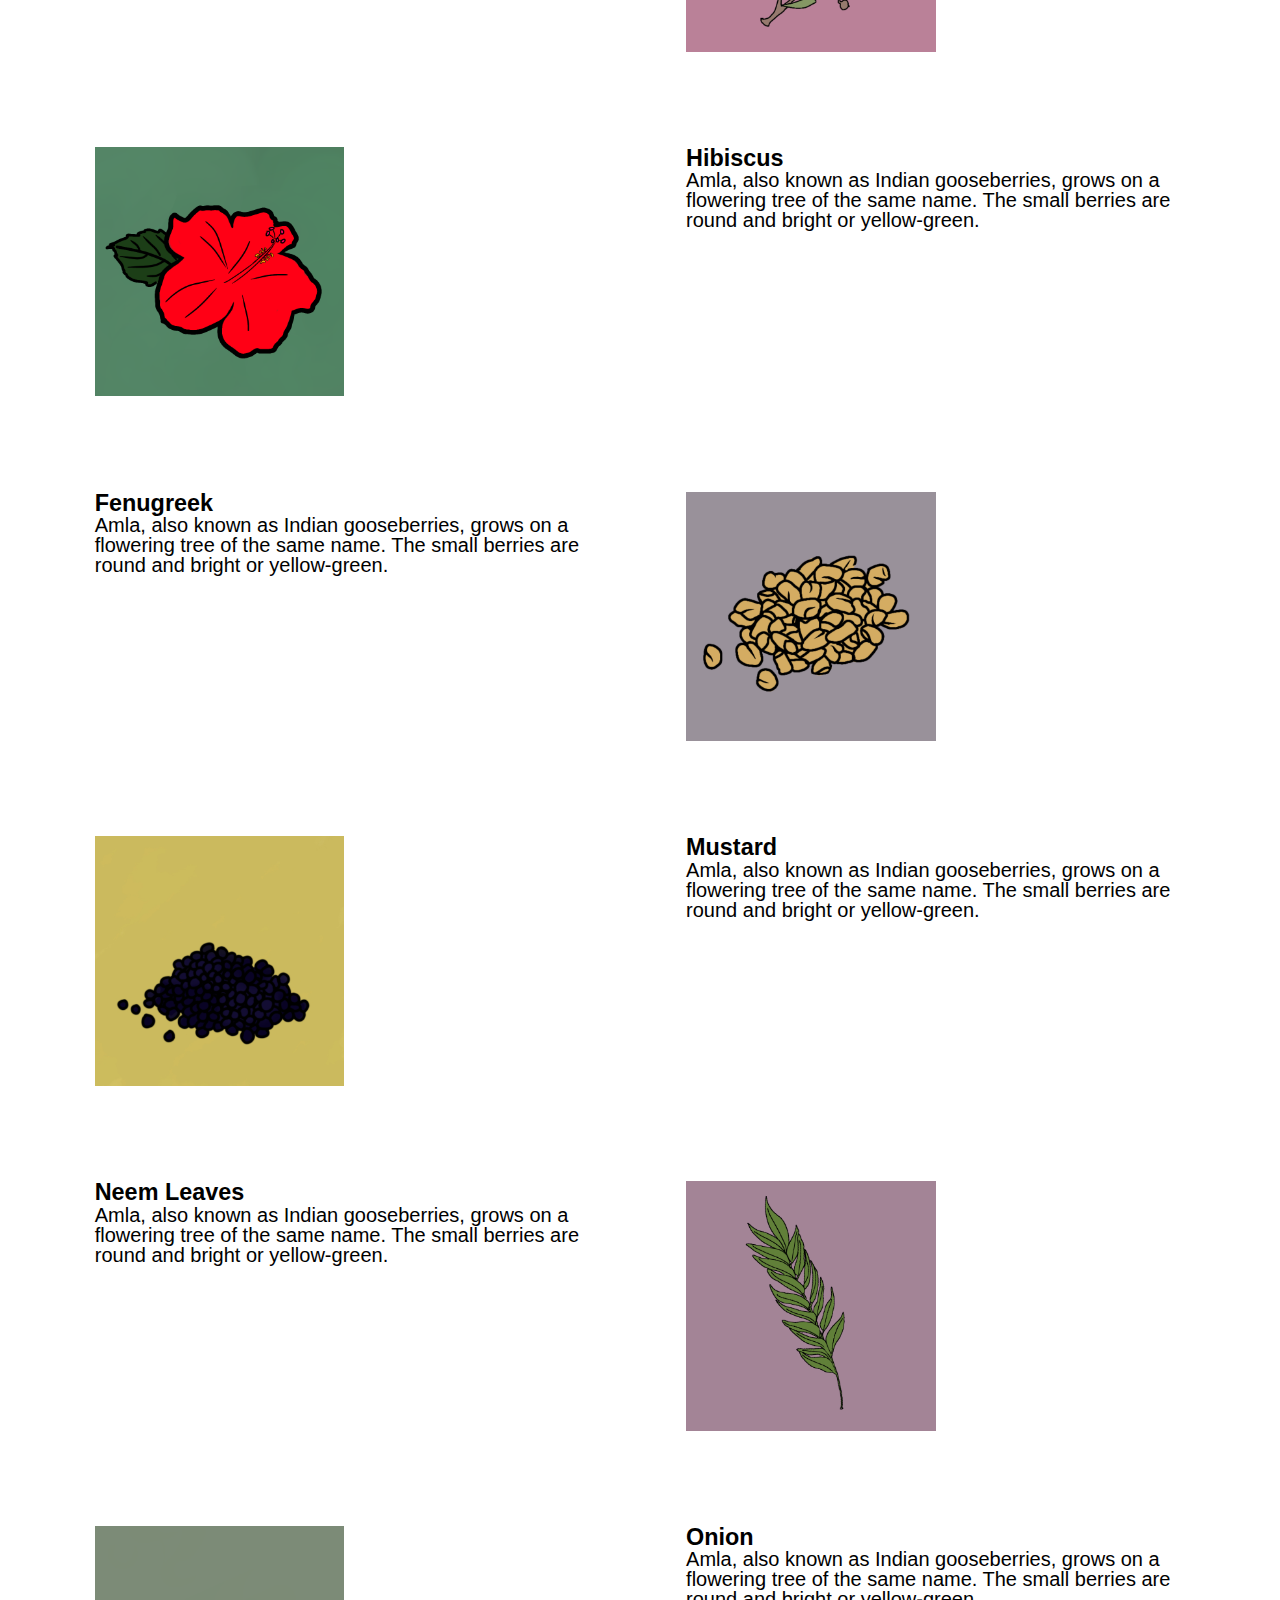
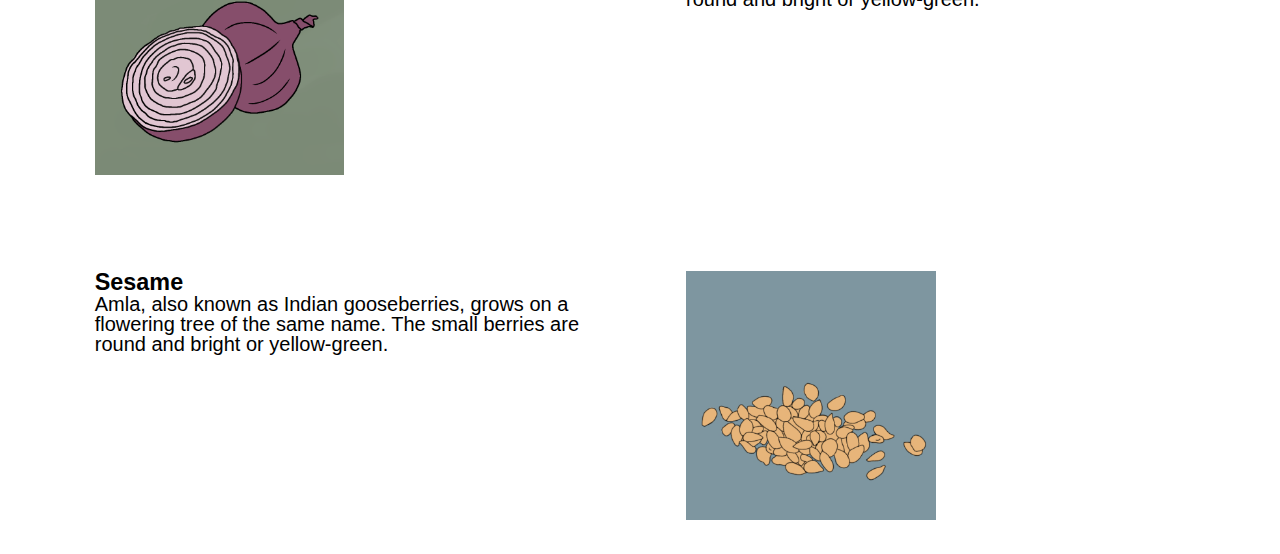
==== commit ca3025cf: "Add files via upload" ====
--- a/index.html
+++ b/index.html
@@ -9,6 +9,7 @@
 <link rel="stylesheet" href="stylesheet.css">        
 <meta http-equiv="X-UA-Compatible" content="ie=edge" />
         <meta name="viewport" content="width=device-width, initial-scale=1.0" />
+        <meta name="description" content="We are selling organic natural products, right from our grandmothers backyard.">
         <title>René</title>
     </head>
 
@@ -22,20 +23,27 @@
                 <nav class="main-nav">
                     <ul class="main-nav-list">
                         <li><a class="main-nav-link" href="#">About Us</a></li>
-                        <li><a class="main-nav-link" href="#">Our Ingredients</a></li>
-                        <li><a class="main-nav-link" href="#">Our Values</a></li>
+                        <li><a class="main-nav-link" href="index.html">Home</a></li>
+                        <li><a class="main-nav-link" href="ourvalues.html">Our Values</a></li>
                     </ul>
                 </nav>
             </header>
          <div class="slogan">
-             <h1 class="main-head">Love is in the Hair</h1>
+             <h1 class="main-head">The beauty you want</h1>
              <p class="motto"> The best styling secret for super-curly hair is to keep<br>
                styling to a minimum. Don't pile on product. 
              </p>
-             <a class="action-but" href="#">Talk To Us</a>
+             <a class="action-but" href="mailto:reneofficial69@email.com">Talk To Us</a>
          </div> 
 
         </div>
+    </section>
+
+    <section class="section-prod">
+            <div class="container  grid grid--2--cols">
+                <div class="step-text-box" style="background-color: rgb(122, 233, 71); text-align: center;"><a>Hair</a></div>
+                <div class="step-text-box" style="background-color: rgb(159, 242, 159); text-align: center;"><a>Skin</a></div>
+            </div>
     </section>
 
     <section class="section-prod">
--- a/stylesheet.css
+++ b/stylesheet.css
@@ -49,6 +49,17 @@
     margin-bottom: 15px;
     letter-spacing: -0.5px;
     text-align: center;
+    color: rgb(250, 235, 235);
+}
+
+.value-head {
+    font-size: 4.5vw;
+    font-weight: 100;
+    line-height: 105%;
+    margin-bottom: 15px;
+    letter-spacing: -0.5px;
+    text-align: left;
+    margin-left: 140px;
     color: rgb(250, 235, 235);
 }
 
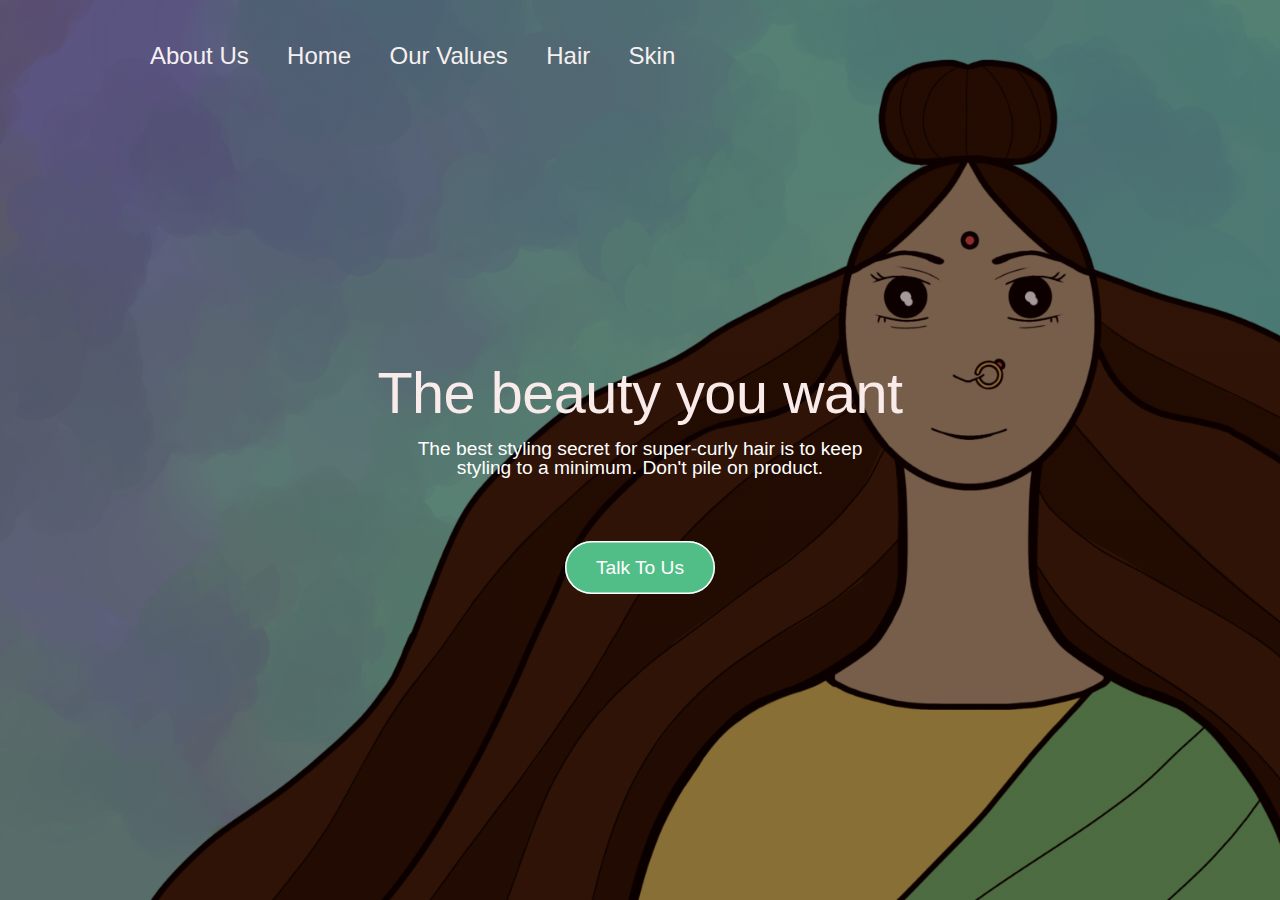
==== commit 581483a8: "Add files via upload" ====
--- a/index.html
+++ b/index.html
@@ -16,8 +16,7 @@
    <body>
 
     
-<main>
-    <section class="section-1">
+<section class="section-1">
         <div class="main">
             <header class="header"> 
                 <nav class="main-nav">
@@ -25,6 +24,8 @@
                         <li><a class="main-nav-link" href="#">About Us</a></li>
                         <li><a class="main-nav-link" href="index.html">Home</a></li>
                         <li><a class="main-nav-link" href="ourvalues.html">Our Values</a></li>
+                        <li><a class="main-nav-link" href="hair.html">Hair</a></li>
+                        <li><a class="main-nav-link" href="skin.html">Skin</a></li>
                     </ul>
                 </nav>
             </header>
@@ -34,194 +35,8 @@
                styling to a minimum. Don't pile on product. 
              </p>
              <a class="action-but" href="mailto:reneofficial69@email.com">Talk To Us</a>
-         </div> 
-
+         </div>
         </div>
-    </section>
-
-    <section class="section-prod">
-            <div class="container  grid grid--2--cols">
-                <div class="step-text-box" style="background-color: rgb(122, 233, 71); text-align: center;"><a>Hair</a></div>
-                <div class="step-text-box" style="background-color: rgb(159, 242, 159); text-align: center;"><a>Skin</a></div>
-            </div>
-    </section>
-
-    <section class="section-prod">
-        <div class="container"><h3 class="head-ing">Problems we tackle</h3></div>
-        <div class=" grid container grid--4--cols">
-            <div class = "prob-class">
-                <img src='hair-fall.png' class="prob-img" alt="hair-fall"/>
-                <div class='middle'><p class="prob-para">
-                    Avoid hairstyles that pull on the hair.
-                    Avoid high-heat hair styling tools.
-                </p></div>
-            </div>
-            <div class = "prob-class"> 
-                <img src='frizz.png' class="prob-img" alt="frizzy-hair"/>
-                <div class='middle'><p class="prob-para">
-                    Avoid hairstyles that pull on the hair.
-                    Avoid high-heat hair styling tools.
-                </p></div>
-            </div>
-            <div class = "prob-class">
-                <img src='greying.png' class="prob-img" alt="grey-hair"/>
-                <div class='middle'><p class="prob-para">
-                    Avoid hairstyles that pull on the hair.
-                    Avoid high-heat hair styling tools.
-                </p></div>
-            </div>
-            <div class = "prob-class">
-                <img src='volume.png' class="prob-img" alt="hair-volume"/>
-                <div class='middle'><p class="prob-para">
-                    Avoid hairstyles that pull on the hair.
-                    Avoid high-heat hair styling tools.
-                </p></div>
-            </div>
-        </div>
-    </section>
-
-    <section clas="ingre">
-        <div class="container">
-            <h2 class="head-ing"> The goodness of eleven Ingredients</h2>
-            <span class = "subheading">Our Ingredients</span>
-        </div>
-        <div class="container  grid grid--2--cols">
-            <!-- ing 1 -->
-            <div class="step-text-box">
-                <h3 class="ing-desc">Amla</h3>
-                <p class="img-desc">
-                    Amla, also known as Indian gooseberries, grows on a flowering tree of the same name.
-                    The small berries are round and bright or yellow-green.
-                </p>
-            </div>
-            <div class="step-img-box">
-                <img src="amla.png" class="step-img" alt="amla"/>
-            </div>
-
-            <!-- ing 2 -->
-            <div class="step-img-box">
-                <img src="aloe-vera.png" class="step-img" alt="aloe-vera"/>
-            </div>
-            <div class="step-text-box">
-                <h3 class="ing-desc">Aloe-vera</h3>
-                <p class="img-desc">
-                    Amla, also known as Indian gooseberries, grows on a flowering tree of the same name.
-                    The small berries are round and bright or yellow-green.
-                </p>
-            </div>
-            <!-- ing 3 -->
-            <div class="step-text-box">
-                <h3 class="ing-desc">Caster Oil</h3>
-                <p class="img-desc">
-                    Amla, also known as Indian gooseberries, grows on a flowering tree of the same name.
-                    The small berries are round and bright or yellow-green.
-                </p>
-            </div>
-            <div class="step-img-box">
-                <img src="caster-oil.png" class="step-img" alt="caster-oil"/>
-            </div>
-            
-            <!-- ing 4 -->
-            <div class="step-img-box">
-                <img src="curry-leaf.png" class="step-img" alt="curry-leaf"/>
-            </div>
-            <div class="step-text-box">
-                <h3 class="ing-desc">Curry Leaves</h3>
-                <p class="img-desc">
-                    Amla, also known as Indian gooseberries, grows on a flowering tree of the same name.
-                    The small berries are round and bright or yellow-green.
-                </p>
-            </div>
-
-            <!-- ing 5 -->
-            <div class="step-text-box">
-                <h3 class="ing-desc">Henna</h3>
-                <p class="img-desc">
-                    Amla, also known as Indian gooseberries, grows on a flowering tree of the same name.
-                    The small berries are round and bright or yellow-green.
-                </p>
-            </div>
-
-            <div class="step-img-box">
-                <img src="henna.png" class="step-img" alt="henna-leaf"/>
-            </div>
-
-            <!-- ing 6 -->
-            <div class="step-img-box">
-                <img src="hibiscus-flower.png" class="step-img" alt="hibiscus-flower"/>
-            </div>
-            <div class="step-text-box">
-                <h3 class="ing-desc">Hibiscus</h3>
-                <p class="img-desc">
-                    Amla, also known as Indian gooseberries, grows on a flowering tree of the same name.
-                    The small berries are round and bright or yellow-green.
-                </p>
-            </div>
-
-            <!-- ing 7 -->
-            <div class="step-text-box">
-                <h3 class="ing-desc">Fenugreek</h3>
-                <p class="img-desc">
-                    Amla, also known as Indian gooseberries, grows on a flowering tree of the same name.
-                    The small berries are round and bright or yellow-green.
-                </p>
-            </div>
-
-            <div class="step-img-box">
-                <img src="methi-seeds.png" class="step-img" alt="methi-seeds"/>
-            </div>
-
-            <!-- ing 8 -->
-            <div class="step-img-box">
-                <img src="mustard.jpg" class="step-img" alt="mustard"/>
-            </div>
-            <div class="step-text-box">
-                <h3 class="ing-desc">Mustard</h3>
-                <p class="img-desc">
-                    Amla, also known as Indian gooseberries, grows on a flowering tree of the same name.
-                    The small berries are round and bright or yellow-green.
-                </p>
-            </div>
-
-            <!-- ing 9 -->
-            <div class="step-text-box">
-                <h3 class="ing-desc">Neem Leaves</h3>
-                <p class="img-desc">
-                    Amla, also known as Indian gooseberries, grows on a flowering tree of the same name.
-                    The small berries are round and bright or yellow-green.
-                </p>
-            </div>
-
-            <div class="step-img-box">
-                <img src="neem.png" class="step-img" alt="curry-leaf"/>
-            </div>
-
-             <!-- ing 10 -->
-             <div class="step-img-box">
-                <img src="onion.png" class="step-img" alt="onion"/>
-            </div>
-            <div class="step-text-box">
-                <h3 class="ing-desc">Onion</h3>
-                <p class="img-desc">
-                    Amla, also known as Indian gooseberries, grows on a flowering tree of the same name.
-                    The small berries are round and bright or yellow-green.
-                </p>
-            </div>
-
-            <!-- ing 11 -->
-            <div class="step-text-box">
-                <h3 class="ing-desc">Sesame</h3>
-                <p class="img-desc">
-                    Amla, also known as Indian gooseberries, grows on a flowering tree of the same name.
-                    The small berries are round and bright or yellow-green.
-                </p>
-            </div>
-
-            <div class="step-img-box">
-                <img src="sesme-seeds.jpg" class="step-img" alt="sesme-seeds"/>
-            </div>
-            
-        </div>
-</main>
+</section>
 </body>
 </html>--- a/stylesheet.css
+++ b/stylesheet.css
@@ -14,7 +14,6 @@
 
 body {
     font-family: "inter", sans-serif;
-    line-height: 1;
     font-weight: 200;
     color: black;
     font-size: 20px;
@@ -36,11 +35,13 @@
 
 .motto{
     font-size: 1.5vw;
-    line-height: 105%;
+    line-height: 100%;
     margin-bottom: 5%;
     font-weight: 100;
     text-align: center;
-    color: rgb(197, 192, 192);
+    color: rgb(255, 255, 255);
+    margin-right: 0;
+    margin-left: 0;
 }
 .main-head {
     font-size: 4.5vw;
@@ -85,6 +86,10 @@
     display: inline-block;
 }
 
+.slogan{
+    margin: 0;
+}
+
 /*-------------------header----------------------*/
 .header {
     display: flex;
@@ -93,10 +98,6 @@
     height: 6rem;
     padding: 10px 150px 10px 150px;
 }
-.logo {
-    padding-top: 55px;
-    height: 25rem;
-}
 
 .main-nav-list {
     padding-top: 55px;
@@ -110,7 +111,7 @@
     text-decoration: none;
     color: rgb(247, 240, 240);
     font-weight: 500;
-    font-size: 170%;
+    font-size: 160%;
     transition: all 500ms;
 }
 
@@ -148,15 +149,16 @@
 
 /*---------------section-prob---------------*/
 .section-prod {
-    padding-left: 0;
     margin: 0;
 }
 .prob-class {
     position: relative;
     width: 100%;
+    padding: 0;
+    margin: 0;
 }
 .prob-img {
-    width: 150%;
+    width: 110%;
     height: auto;
     opacity: 1;
     display: block;
@@ -165,7 +167,7 @@
 }
 
 .middle {
-    width: 150%;
+    width: 110%;
     height: auto;
     transition: 0.5s ease;
     opacity: 0;
